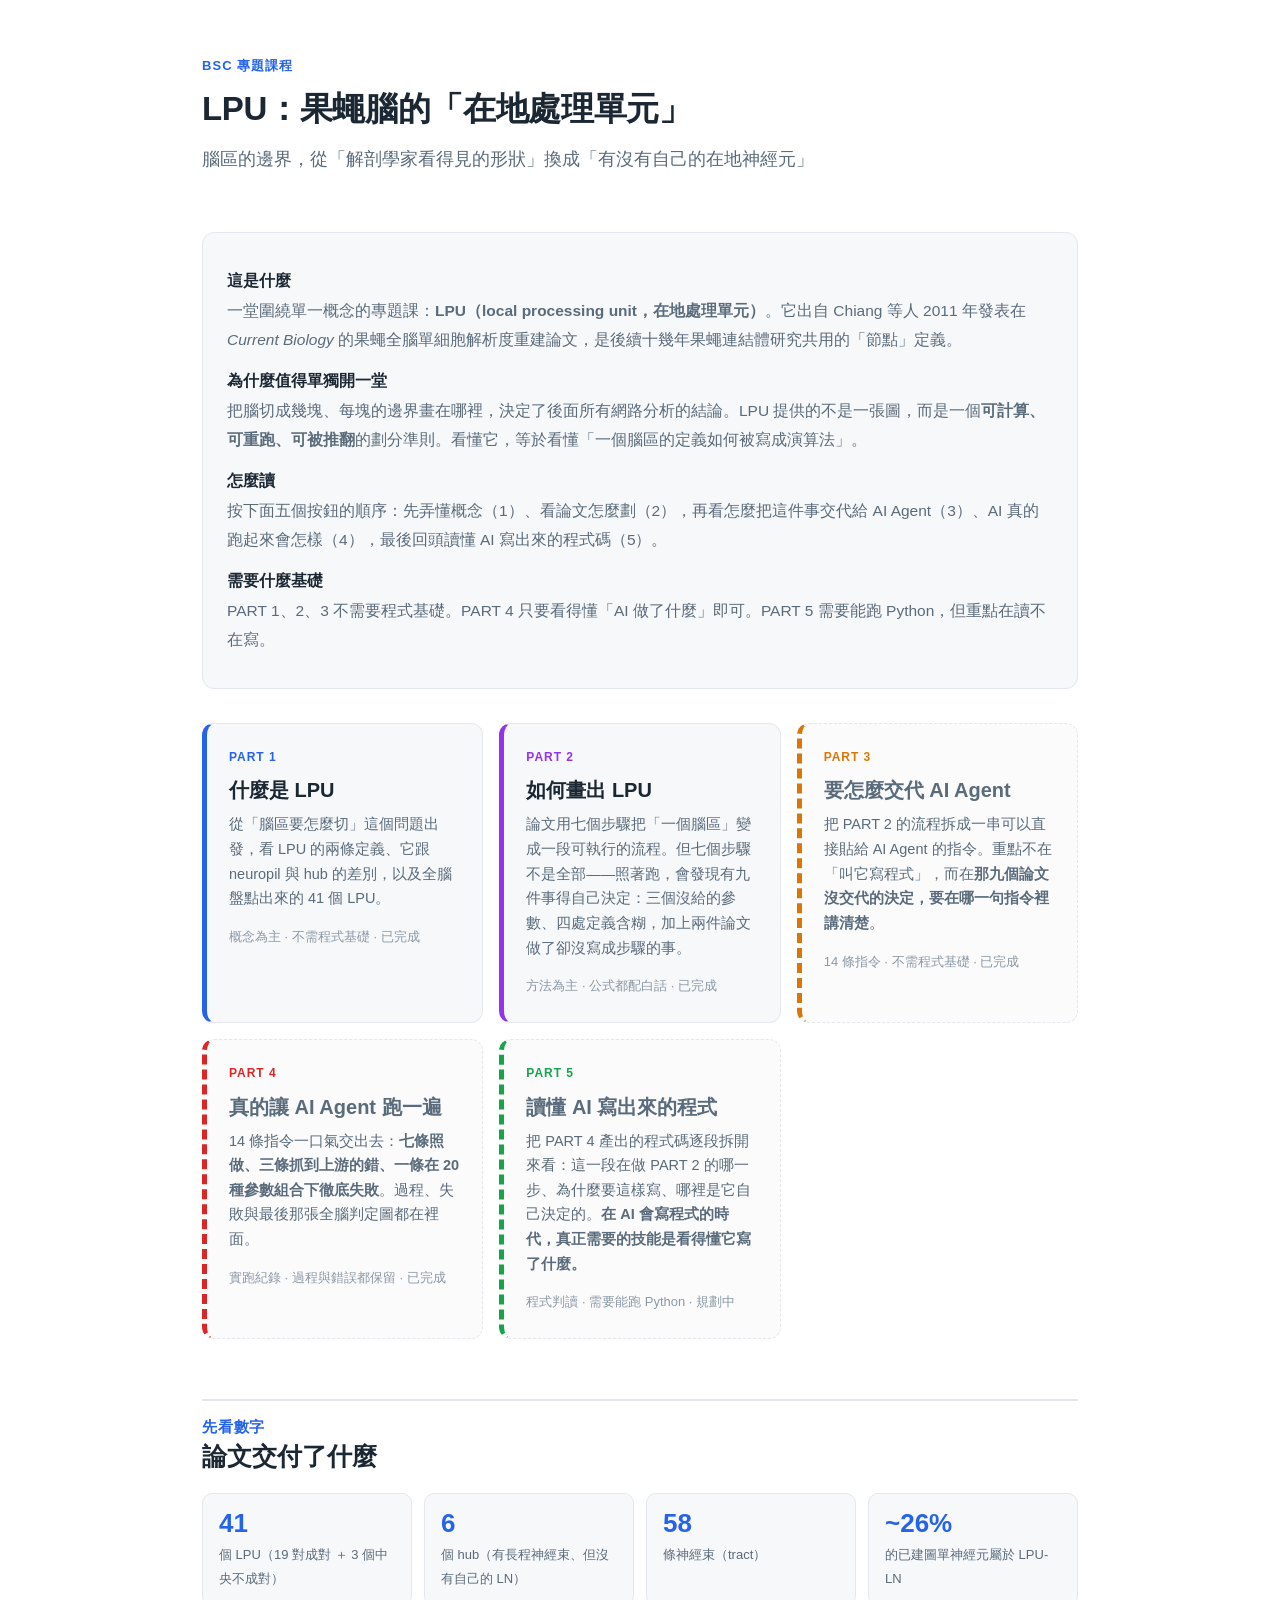
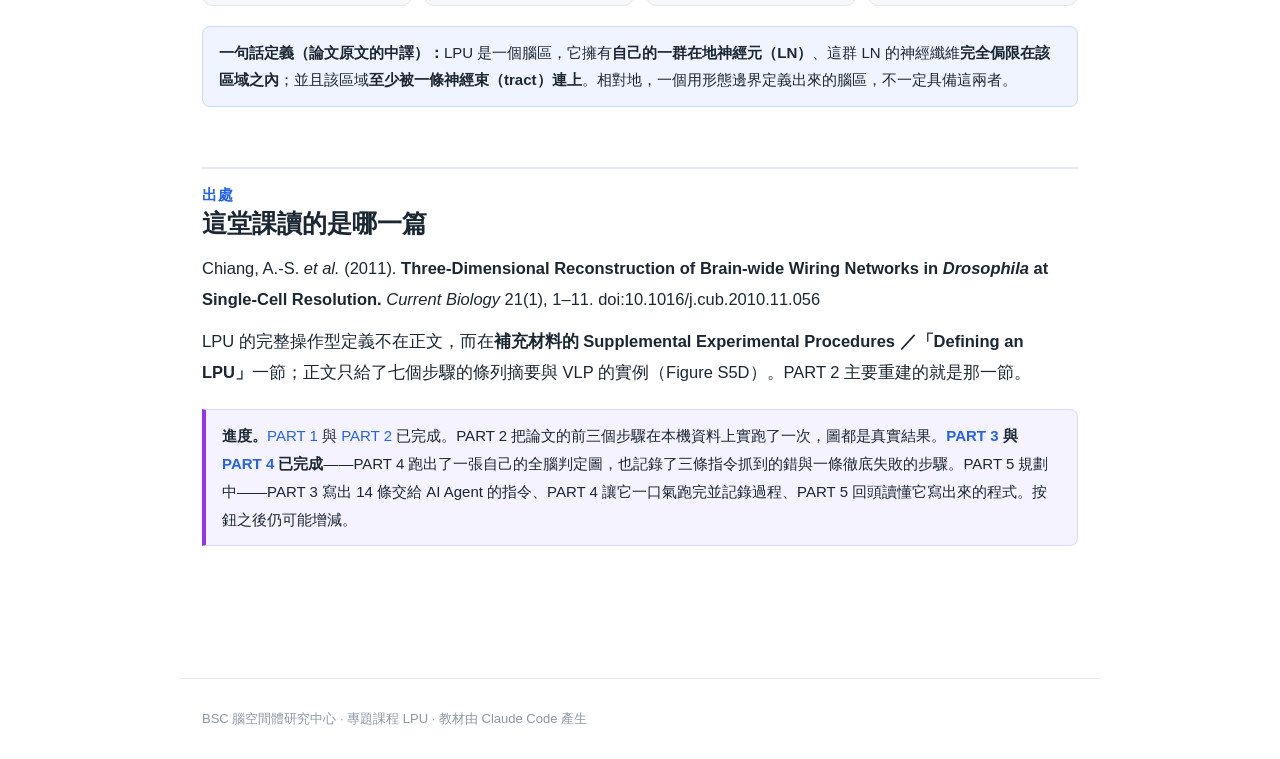
==== index.html @ 3523757f "PART 4 完稿：14 條指令實跑，含三個實質發現與一條徹底失敗的步驟 - 上半結論／下半逐條紀錄，套用 CLAUDE.md 為 PART 4 立的例外規則 - 產出全腦判定圖（8 單一 LPU／1" ====
<!doctype html>
<html lang="zh-Hant">
<head>
<meta charset="utf-8">
<meta name="viewport" content="width=device-width, initial-scale=1">
<title>LPU：果蠅腦的在地處理單元｜BSC 專題課程</title>
<link rel="stylesheet" href="assets/lpu.css">
</head>
<body>
<header class="hero">
  <p class="eyebrow">BSC 專題課程</p>
  <h1>LPU：果蠅腦的「在地處理單元」</h1>
  <p class="subtitle">腦區的邊界，從「解剖學家看得見的形狀」換成「有沒有自己的在地神經元」</p>
</header>

<div class="wrap">

  <div class="intro"><dl>
    <dt>這是什麼</dt>
    <dd>一堂圍繞單一概念的專題課：<b>LPU（local processing unit，在地處理單元）</b>。它出自 Chiang 等人 2011 年發表在 <i>Current Biology</i> 的果蠅全腦單細胞解析度重建論文，是後續十幾年果蠅連結體研究共用的「節點」定義。</dd>
    <dt>為什麼值得單獨開一堂</dt>
    <dd>把腦切成幾塊、每塊的邊界畫在哪裡，決定了後面所有網路分析的結論。LPU 提供的不是一張圖，而是一個<b>可計算、可重跑、可被推翻</b>的劃分準則。看懂它，等於看懂「一個腦區的定義如何被寫成演算法」。</dd>
    <dt>怎麼讀</dt>
    <dd>按下面五個按鈕的順序：先弄懂概念（1）、看論文怎麼劃（2），再看怎麼把這件事交代給 AI Agent（3）、AI 真的跑起來會怎樣（4），最後回頭讀懂 AI 寫出來的程式碼（5）。</dd>
    <dt>需要什麼基礎</dt>
    <dd>PART 1、2、3 不需要程式基礎。PART 4 只要看得懂「AI 做了什麼」即可。PART 5 需要能跑 Python，但重點在讀不在寫。</dd>
  </dl></div>

  <div class="btns">
    <a class="btn c1" href="what-is-lpu.html">
      <span class="no">PART 1</span>
      <span class="t">什麼是 LPU</span>
      <p class="s">從「腦區要怎麼切」這個問題出發，看 LPU 的兩條定義、它跟 neuropil 與 hub 的差別，以及全腦盤點出來的 41 個 LPU。</p>
      <p class="m">概念為主 · 不需程式基礎 · 已完成</p>
    </a>
    <a class="btn c2" href="how-to-draw-lpu.html">
      <span class="no">PART 2</span>
      <span class="t">如何畫出 LPU</span>
      <p class="s">論文用七個步驟把「一個腦區」變成一段可執行的流程。但七個步驟不是全部——照著跑，會發現有九件事得自己決定：三個沒給的參數、四處定義含糊，加上兩件論文做了卻沒寫成步驟的事。</p>
      <p class="m">方法為主 · 公式都配白話 · 已完成</p>
    </a>
    <a class="btn c4 soon" href="agent-prompts.html">
      <span class="no">PART 3</span>
      <span class="t">要怎麼交代 AI Agent</span>
      <p class="s">把 PART 2 的流程拆成一串可以直接貼給 AI Agent 的指令。重點不在「叫它寫程式」，而在<b>那九個論文沒交代的決定，要在哪一句指令裡講清楚</b>。</p>
      <p class="m">14 條指令 · 不需程式基礎 · 已完成</p>
    </a>
    <a class="btn c5 soon" href="agent-run.html">
      <span class="no">PART 4</span>
      <span class="t">真的讓 AI Agent 跑一遍</span>
      <p class="s">14 條指令一口氣交出去：<b>七條照做、三條抓到上游的錯、一條在 20 種參數組合下徹底失敗</b>。過程、失敗與最後那張全腦判定圖都在裡面。</p>
      <p class="m">實跑紀錄 · 過程與錯誤都保留 · 已完成</p>
    </a>
    <a class="btn c3 soon" href="python-lpu.html">
      <span class="no">PART 5</span>
      <span class="t">讀懂 AI 寫出來的程式</span>
      <p class="s">把 PART 4 產出的程式碼逐段拆開來看：這一段在做 PART 2 的哪一步、為什麼要這樣寫、哪裡是它自己決定的。<b>在 AI 會寫程式的時代，真正需要的技能是看得懂它寫了什麼。</b></p>
      <p class="m">程式判讀 · 需要能跑 Python · 規劃中</p>
    </a>
  </div>

  <h2><span class="pt">先看數字</span>論文交付了什麼</h2>
  <div class="statgrid">
    <div class="stat"><div class="v">41</div><div class="k">個 LPU（19 對成對 ＋ 3 個中央不成對）</div></div>
    <div class="stat"><div class="v">6</div><div class="k">個 hub（有長程神經束、但沒有自己的 LN）</div></div>
    <div class="stat"><div class="v">58</div><div class="k">條神經束（tract）</div></div>
    <div class="stat"><div class="v">~26%</div><div class="k">的已建圖單神經元屬於 LPU-LN</div></div>
  </div>

  <div class="note">
    <b>一句話定義（論文原文的中譯）：</b>LPU 是一個腦區，它擁有<b>自己的一群在地神經元（LN）</b>、這群 LN 的神經纖維<b>完全侷限在該區域之內</b>；並且該區域<b>至少被一條神經束（tract）連上</b>。相對地，一個用形態邊界定義出來的腦區，不一定具備這兩者。
  </div>

  <h2><span class="pt">出處</span>這堂課讀的是哪一篇</h2>
  <p>Chiang, A.-S. <i>et al.</i> (2011). <b>Three-Dimensional Reconstruction of Brain-wide Wiring Networks in <i>Drosophila</i> at Single-Cell Resolution.</b> <i>Current Biology</i> 21(1), 1–11. doi:10.1016/j.cub.2010.11.056</p>
  <p>LPU 的完整操作型定義不在正文，而在<b>補充材料的 Supplemental Experimental Procedures ／「Defining an LPU」</b>一節；正文只給了七個步驟的條列摘要與 VLP 的實例（Figure S5D）。PART 2 主要重建的就是那一節。</p>

  <div class="draft">
    <b>進度。</b><a href="what-is-lpu.html">PART 1</a> 與 <a href="how-to-draw-lpu.html">PART 2</a> 已完成。PART 2 把論文的前三個步驟在本機資料上實跑了一次，圖都是真實結果。<b><a href="agent-prompts.html">PART 3</a> 與 <a href="agent-run.html">PART 4</a> 已完成</b>——PART 4 跑出了一張自己的全腦判定圖，也記錄了三條指令抓到的錯與一條徹底失敗的步驟。PART 5 規劃中——PART 3 寫出 14 條交給 AI Agent 的指令、PART 4 讓它一口氣跑完並記錄過程、PART 5 回頭讀懂它寫出來的程式。按鈕之後仍可能增減。
  </div>

</div>
<div class="foot">BSC 腦空間體研究中心 · 專題課程 LPU · 教材由 Claude Code 產生</div>
</body>
</html>
---- assets/lpu.css ----
/* LPU 課程網站共用樣式 — 沿用 BSC online_course 的視覺慣例 */
:root{
  --ink:#1b2733; --soft:#5a6b7b; --faint:#8b98a5;
  --bg:#ffffff; --panel:#f7f8fa; --border:#e4e8ee;
  --accent:#2563eb; --accent-soft:#eff4ff;
  --maxw:920px; --radius:12px;
  --green:#16a34a; --blue:#2563eb; --purple:#9333ea; --amber:#d97706; --red:#dc2626;
}
*{box-sizing:border-box}
html{scroll-behavior:smooth}
body{
  margin:0; background:var(--bg); color:var(--ink);
  font-family:-apple-system,"Segoe UI","Noto Sans TC","Microsoft JhengHei","PingFang TC",Roboto,Helvetica,Arial,sans-serif;
  line-height:1.85; font-size:16.5px; -webkit-font-smoothing:antialiased;
}
.wrap{max-width:var(--maxw); margin:0 auto; padding:0 22px 110px}
header.hero{max-width:var(--maxw); margin:0 auto; padding:54px 22px 22px}
.eyebrow{color:var(--accent); font-weight:700; font-size:13px; letter-spacing:.08em; text-transform:uppercase; margin:0 0 10px}
h1{font-size:33px; line-height:1.3; margin:0 0 12px; letter-spacing:-.01em; text-wrap:balance}
.subtitle{font-size:18px; color:var(--soft); margin:0 0 8px}
h2{font-size:25px; margin:60px 0 8px; padding-top:16px; border-top:2px solid var(--border); line-height:1.35; text-wrap:balance}
h2 .pt{color:var(--accent); font-size:15px; display:block; font-weight:700; letter-spacing:.05em; margin-bottom:2px}
h3{font-size:19px; margin:36px 0 10px; text-wrap:balance}
h4{font-size:16px; margin:22px 0 6px}
p{margin:12px 0}
a{color:var(--accent); text-decoration:none}
a:hover{text-decoration:underline}
a:focus-visible,summary:focus-visible{outline:2px solid var(--accent); outline-offset:3px; border-radius:4px}
code{background:var(--panel); border:1px solid var(--border); border-radius:5px; padding:1px 6px; font-family:"Cascadia Code",Consolas,Menlo,monospace; font-size:.86em}
pre{background:#0f1622; color:#e6edf3; border-radius:10px; padding:16px 18px; overflow-x:auto; font-size:13.5px; line-height:1.6}
pre code{background:none; border:none; color:inherit; padding:0}
ul,ol{padding-left:22px}
li{margin:7px 0}
blockquote{margin:16px 0; padding:10px 18px; border-left:4px solid var(--accent); background:var(--accent-soft); border-radius:0 8px 8px 0}

/* ── 首頁：三個按鈕 ── */
.intro{background:var(--panel); border:1px solid var(--border); border-radius:var(--radius); padding:18px 24px; font-size:15.5px; margin:26px 0}
.intro dt{font-weight:700; margin-top:12px}
.intro dt:first-child{margin-top:0}
.intro dd{margin:2px 0 0; color:var(--soft)}
.btns{display:grid; gap:16px; margin:34px 0 10px}
@media(min-width:640px){.btns{grid-template-columns:repeat(2,1fr)}}
@media(min-width:940px){.btns{grid-template-columns:repeat(3,1fr)}}
a.btn{
  display:flex; flex-direction:column; gap:8px;
  border:1px solid var(--border); border-left:5px solid var(--accent);
  border-radius:var(--radius); background:var(--panel);
  padding:22px 22px 24px; color:var(--ink); text-decoration:none;
  transition:box-shadow .15s ease, transform .15s ease, background .15s ease;
}
a.btn:hover{background:#fff; box-shadow:0 10px 28px rgba(16,24,40,.10); transform:translateY(-2px); text-decoration:none}
a.btn .no{font-size:12px; font-weight:700; letter-spacing:.08em; color:var(--accent)}
a.btn .t{font-size:20px; font-weight:700; line-height:1.4}
a.btn .s{font-size:14.5px; color:var(--soft); line-height:1.7; margin:0}
a.btn .m{font-size:13px; color:var(--faint); margin:6px 0 0}
a.btn.c2{border-left-color:var(--purple)}
a.btn.c2 .no{color:var(--purple)}
a.btn.c3{border-left-color:var(--green)}
a.btn.c3 .no{color:var(--green)}
a.btn.c4{border-left-color:var(--amber)}
a.btn.c4 .no{color:var(--amber)}
a.btn.c5{border-left-color:var(--red)}
a.btn.c5 .no{color:var(--red)}
a.btn.soon{background:#fbfbfc; border-style:dashed}
a.btn.soon .t{color:var(--soft)}

.statgrid{display:grid; grid-template-columns:repeat(auto-fit,minmax(150px,1fr)); gap:12px; margin:20px 0}
.stat{border:1px solid var(--border); border-radius:10px; padding:14px 16px; background:var(--panel)}
.stat .v{font-size:26px; font-weight:700; color:var(--accent); font-variant-numeric:tabular-nums; line-height:1.2}
.stat .k{font-size:13px; color:var(--soft); margin-top:3px}

.tblwrap{overflow-x:auto; margin:18px 0}
table{border-collapse:collapse; width:100%; font-size:14.5px}
th,td{border:1px solid var(--border); padding:9px 12px; text-align:left; vertical-align:top}
th{background:var(--panel); font-weight:700}

.callout{background:#fffbeb; border:1px solid #fde68a; border-left:4px solid var(--amber); border-radius:0 8px 8px 0; padding:12px 16px; margin:18px 0; font-size:15px}
.note{background:var(--accent-soft); border:1px solid #c7dbff; border-radius:8px; padding:12px 16px; margin:18px 0; font-size:15px}
.danger{background:#fef2f2; border:1px solid #fecaca; border-left:4px solid var(--red); border-radius:0 8px 8px 0; padding:12px 16px; margin:18px 0; font-size:15px}
.draft{background:#f5f3ff; border:1px solid #ddd6fe; border-left:4px solid var(--purple); border-radius:0 8px 8px 0; padding:12px 16px; margin:22px 0; font-size:15px}

.crumb{max-width:var(--maxw); margin:0 auto; padding:20px 22px 0; font-size:14px; color:var(--faint)}
.foot{max-width:var(--maxw); margin:0 auto; padding:28px 22px; color:var(--faint); font-size:13px; border-top:1px solid var(--border)}
.pager{display:flex; justify-content:space-between; gap:14px; flex-wrap:wrap; margin:56px 0 0; padding-top:20px; border-top:1px solid var(--border); font-size:15px}

/* 待填內容的佔位段落 */
.todo{border:1px dashed var(--border); border-radius:10px; padding:14px 18px; margin:14px 0; background:#fcfcfd; color:var(--soft); font-size:14.5px}
.todo b{color:var(--ink)}
.todo ul{margin:8px 0 0}
nav.toc{background:var(--panel); border:1px solid var(--border); border-radius:var(--radius); padding:18px 26px; margin:28px 0}
nav.toc h2{border:none; margin:0 0 8px; padding:0; font-size:18px}
nav.toc ol{margin:6px 0 0}
nav.toc a{color:var(--ink)}
@media(prefers-reduced-motion:reduce){html{scroll-behavior:auto} a.btn:hover{transform:none}}

/* ── 圖 ── */
.fig{margin:26px 0}
.fig img{display:block; width:100%; height:auto; border:1px solid var(--border); border-radius:10px; background:#fff}
.fig.narrow img{max-width:330px; margin:0 auto}
.fig figcaption{font-size:14px; color:var(--soft); line-height:1.7; margin-top:11px}
.fig figcaption b{color:var(--ink)}
.figsrc{display:block; margin-top:7px; color:var(--faint); font-size:12.5px}
/* 並排的兩張圖：各自帶說明，窄螢幕自動上下堆疊 */
.figpair{display:grid; gap:18px; margin:26px 0}
@media(min-width:680px){.figpair{grid-template-columns:1fr 1fr}}
.figpair figure{margin:0}
.figpair img{display:block; width:100%; height:auto; border:1px solid var(--border);
  border-radius:10px; background:#fff}
.figpair figcaption{margin-top:10px; font-size:14px; line-height:1.7; color:var(--soft)}
.figpair figcaption b{display:block; color:var(--ink); font-size:15px; margin-bottom:1px}
.figpair .ab{display:inline-block; font-size:11.5px; font-weight:700; letter-spacing:.06em;
  color:var(--accent); background:var(--accent-soft); border-radius:5px;
  padding:1px 8px; margin-bottom:7px}
/* 色塊圖例 */
.key{display:flex; flex-wrap:wrap; gap:9px 20px; margin:16px 0 0; padding:13px 16px;
  list-style:none; font-size:14px; background:var(--panel); border:1px solid var(--border);
  border-radius:9px}
.key li{display:flex; align-items:center; gap:7px; margin:0}
.key i{width:13px; height:13px; border-radius:3px; flex:none}
/* 定義卡 */
.defcard{border:1px solid #c7dbff; background:var(--accent-soft); border-radius:12px; padding:6px 24px 18px; margin:24px 0}
.defcard h4{color:var(--accent); font-size:14px; letter-spacing:.04em; margin:16px 0 4px}
.defcard p{margin:4px 0}
/* 名詞卡 */
.terms{display:grid; gap:12px; margin:20px 0}
@media(min-width:700px){.terms{grid-template-columns:1fr 1fr}}
.term{border:1px solid var(--border); border-radius:10px; padding:13px 17px; background:var(--panel)}
.term .w{font-weight:700; font-size:15.5px}
.term .en{color:var(--faint); font-weight:400; font-size:13.5px; margin-left:5px}
.term p{margin:5px 0 0; font-size:14.5px; color:var(--soft); line-height:1.7}
/* 案例列 */
.cases{display:grid; gap:12px; margin:20px 0}
.case{display:flex; gap:14px; border:1px solid var(--border); border-radius:10px; padding:13px 16px; background:#fff}
.case .badge{flex:none; font-size:12px; font-weight:700; border-radius:999px; padding:3px 11px; height:fit-content; white-space:nowrap}
.case .badge.one{background:rgba(37,99,235,.12); color:#1d4ed8}
.case .badge.two{background:rgba(147,51,234,.12); color:#7e22ce}
.case .badge.hub{background:rgba(217,119,6,.16); color:#b45309}
.case .bd{font-size:14.5px; line-height:1.75}
.case .bd b{display:block; margin-bottom:2px; font-size:15.5px}

/* ── PART 2：流程圖、公式、步驟 ── */
.fig svg{display:block; width:100%; height:auto; border:1px solid var(--border);
  border-radius:10px; background:#fff}
.formula{background:var(--panel); border:1px solid var(--border); border-radius:10px;
  padding:14px 20px; margin:16px 0; font-size:16px; text-align:center;
  font-family:"Cambria Math",Cambria,Georgia,serif; overflow-x:auto}
.formula .sub{font-size:13px; color:var(--soft); font-family:inherit;
  display:block; margin-top:8px; text-align:left}
.plain{border-left:3px solid var(--green); background:rgba(34,197,94,.06);
  border-radius:0 8px 8px 0; padding:11px 16px; margin:16px 0; font-size:15.5px}
.plain b{color:#15803d}
.stepmeta{display:flex; flex-wrap:wrap; gap:8px 20px; margin:6px 0 0; padding:0;
  list-style:none; font-size:13.5px; color:var(--faint)}
.gap{border:1px solid #fde68a; background:#fffbeb; border-radius:10px;
  padding:6px 20px 14px; margin:22px 0}
.gap h4{color:#b45309; margin:14px 0 4px; font-size:15px}
.gap p{margin:4px 0; font-size:15px}
svg text{font-family:-apple-system,"Segoe UI","Noto Sans TC","Microsoft JhengHei",
  "PingFang TC",Roboto,Helvetica,Arial,sans-serif}

/* PART 3：可直接複製的指令框 */
.prompt{border:1px solid #cbd5e1; border-left:5px solid #334155; background:#f8fafc;
  border-radius:10px; padding:16px 20px 18px; margin:14px 0 18px}
.prompt .lbl{font-size:12px; font-weight:700; letter-spacing:.06em; color:#475569; margin:0 0 8px}
.prompt pre{margin:0; padding:0; background:none; border-radius:0; overflow:visible;
  white-space:pre-wrap; word-break:break-word;
  font-family:ui-monospace,SFMono-Regular,Menlo,Consolas,"Noto Sans TC",monospace;
  font-size:14.5px; line-height:1.9; color:#0f172a}
.cmd{border-top:2px solid var(--border); margin:44px 0 0; padding-top:22px}
.cmd h3{margin:0 0 4px}
.cmd .meta{font-size:13px; color:var(--faint); margin:0 0 14px}
.cmd h4{font-size:15px; margin:18px 0 6px; color:var(--ink)}
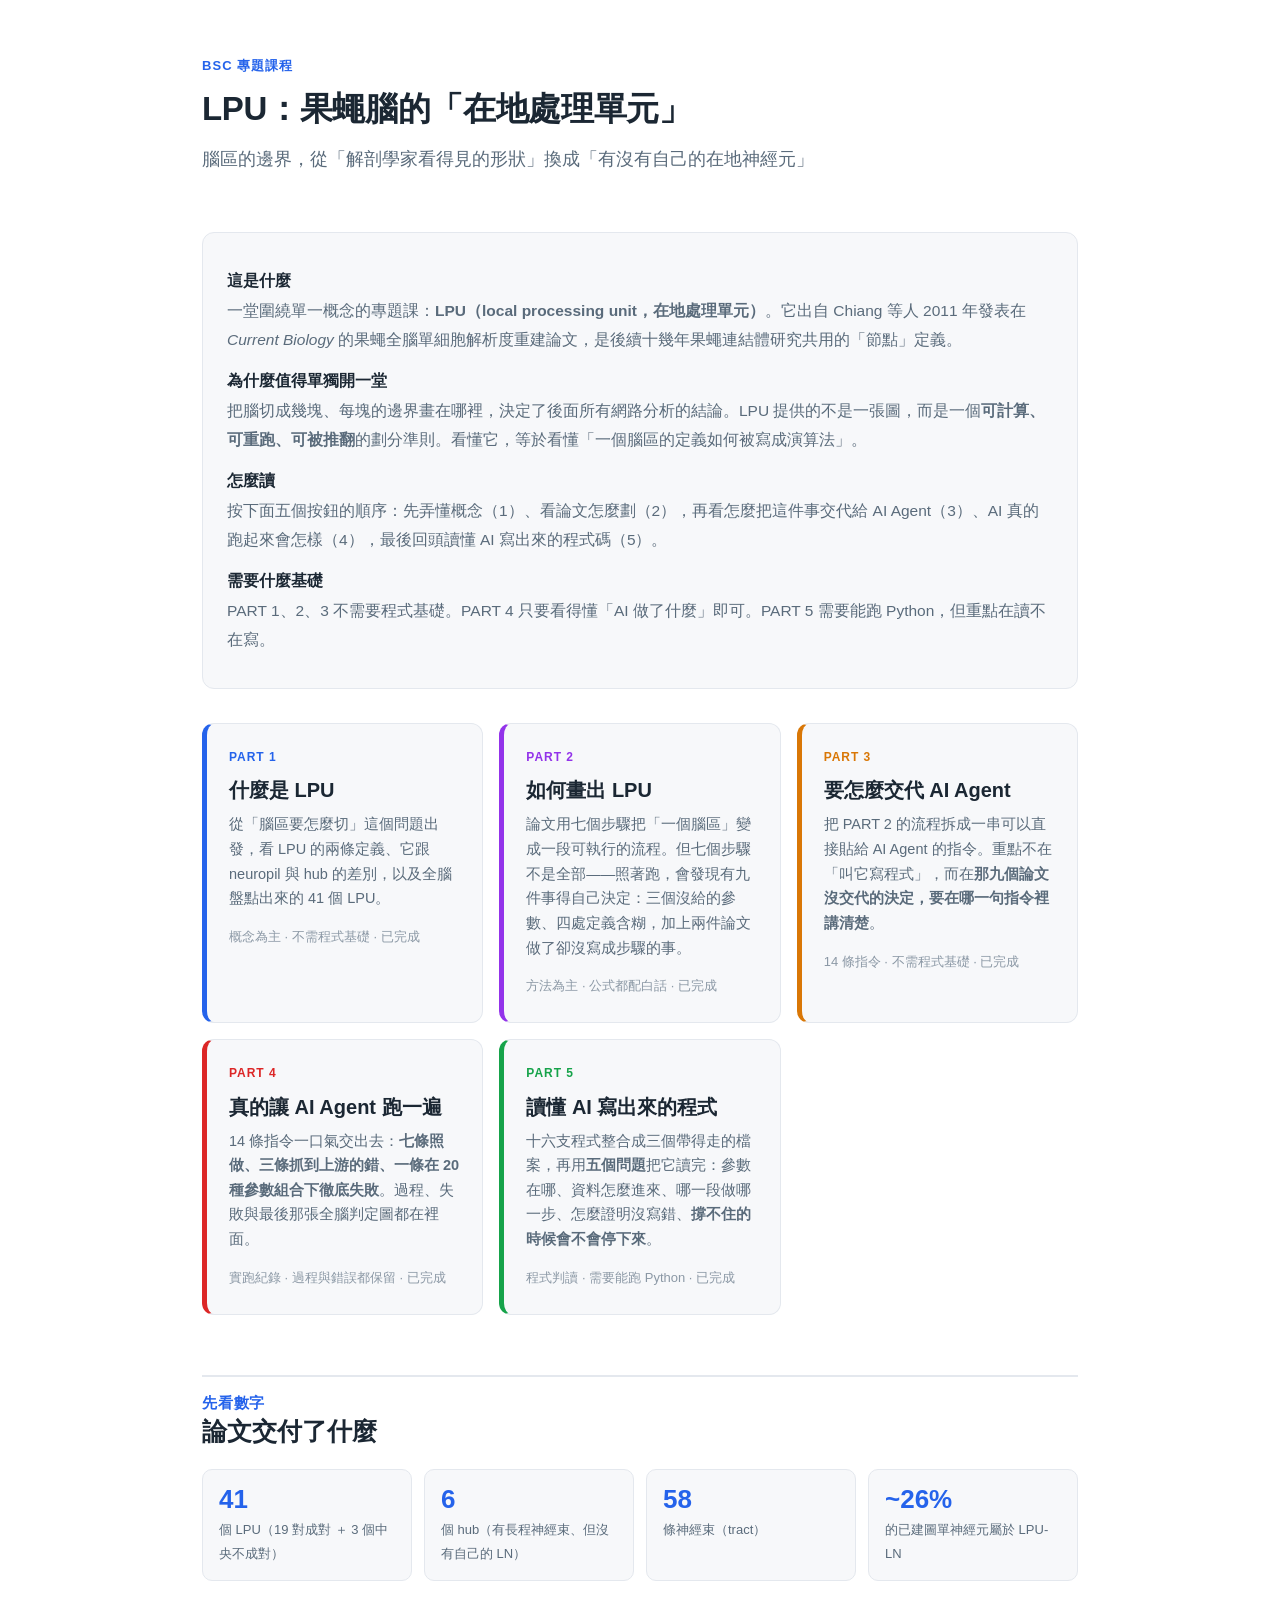
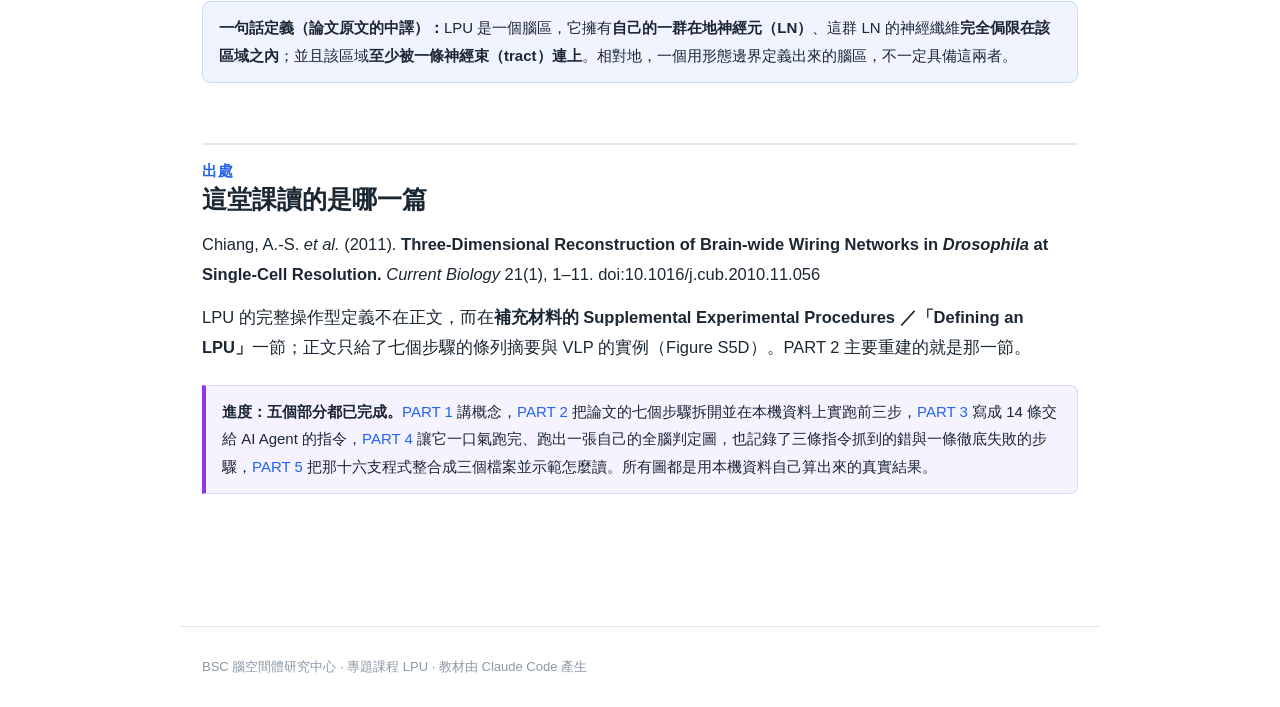
==== commit 764febe8: "PART 5 完稿：十六支程式整合成三個檔案，並改用五個問題導讀 程式（part5/）： - run_lpu.sh / run_lpu.py / lpu_lib.py 三個檔案，共 84 KB - C" ====
--- a/index.html
+++ b/index.html
@@ -39,23 +39,23 @@
       <p class="s">論文用七個步驟把「一個腦區」變成一段可執行的流程。但七個步驟不是全部——照著跑，會發現有九件事得自己決定：三個沒給的參數、四處定義含糊，加上兩件論文做了卻沒寫成步驟的事。</p>
       <p class="m">方法為主 · 公式都配白話 · 已完成</p>
     </a>
-    <a class="btn c4 soon" href="agent-prompts.html">
+    <a class="btn c4" href="agent-prompts.html">
       <span class="no">PART 3</span>
       <span class="t">要怎麼交代 AI Agent</span>
       <p class="s">把 PART 2 的流程拆成一串可以直接貼給 AI Agent 的指令。重點不在「叫它寫程式」，而在<b>那九個論文沒交代的決定，要在哪一句指令裡講清楚</b>。</p>
       <p class="m">14 條指令 · 不需程式基礎 · 已完成</p>
     </a>
-    <a class="btn c5 soon" href="agent-run.html">
+    <a class="btn c5" href="agent-run.html">
       <span class="no">PART 4</span>
       <span class="t">真的讓 AI Agent 跑一遍</span>
       <p class="s">14 條指令一口氣交出去：<b>七條照做、三條抓到上游的錯、一條在 20 種參數組合下徹底失敗</b>。過程、失敗與最後那張全腦判定圖都在裡面。</p>
       <p class="m">實跑紀錄 · 過程與錯誤都保留 · 已完成</p>
     </a>
-    <a class="btn c3 soon" href="python-lpu.html">
+    <a class="btn c3" href="python-lpu.html">
       <span class="no">PART 5</span>
       <span class="t">讀懂 AI 寫出來的程式</span>
-      <p class="s">把 PART 4 產出的程式碼逐段拆開來看：這一段在做 PART 2 的哪一步、為什麼要這樣寫、哪裡是它自己決定的。<b>在 AI 會寫程式的時代，真正需要的技能是看得懂它寫了什麼。</b></p>
-      <p class="m">程式判讀 · 需要能跑 Python · 規劃中</p>
+      <p class="s">十六支程式整合成三個帶得走的檔案，再用<b>五個問題</b>把它讀完：參數在哪、資料怎麼進來、哪一段做哪一步、怎麼證明沒寫錯、<b>撐不住的時候會不會停下來</b>。</p>
+      <p class="m">程式判讀 · 需要能跑 Python · 已完成</p>
     </a>
   </div>
 
@@ -76,7 +76,7 @@
   <p>LPU 的完整操作型定義不在正文，而在<b>補充材料的 Supplemental Experimental Procedures ／「Defining an LPU」</b>一節；正文只給了七個步驟的條列摘要與 VLP 的實例（Figure S5D）。PART 2 主要重建的就是那一節。</p>
 
   <div class="draft">
-    <b>進度。</b><a href="what-is-lpu.html">PART 1</a> 與 <a href="how-to-draw-lpu.html">PART 2</a> 已完成。PART 2 把論文的前三個步驟在本機資料上實跑了一次，圖都是真實結果。<b><a href="agent-prompts.html">PART 3</a> 與 <a href="agent-run.html">PART 4</a> 已完成</b>——PART 4 跑出了一張自己的全腦判定圖，也記錄了三條指令抓到的錯與一條徹底失敗的步驟。PART 5 規劃中——PART 3 寫出 14 條交給 AI Agent 的指令、PART 4 讓它一口氣跑完並記錄過程、PART 5 回頭讀懂它寫出來的程式。按鈕之後仍可能增減。
+    <b>進度：五個部分都已完成。</b><a href="what-is-lpu.html">PART 1</a> 講概念，<a href="how-to-draw-lpu.html">PART 2</a> 把論文的七個步驟拆開並在本機資料上實跑前三步，<a href="agent-prompts.html">PART 3</a> 寫成 14 條交給 AI Agent 的指令，<a href="agent-run.html">PART 4</a> 讓它一口氣跑完、跑出一張自己的全腦判定圖，也記錄了三條指令抓到的錯與一條徹底失敗的步驟，<a href="python-lpu.html">PART 5</a> 把那十六支程式整合成三個檔案並示範怎麼讀。所有圖都是用本機資料自己算出來的真實結果。
   </div>
 
 </div>
--- a/assets/lpu.css
+++ b/assets/lpu.css
@@ -170,3 +170,19 @@
 .cmd h3{margin:0 0 4px}
 .cmd .meta{font-size:13px; color:var(--faint); margin:0 0 14px}
 .cmd h4{font-size:15px; margin:18px 0 6px; color:var(--ink)}
+
+/* ── PART 5：讀程式 ── */
+pre .cm{color:#7f93a8}                                    /* 註解 */
+pre .hl{background:rgba(96,165,250,.24); border-radius:3px}
+pre b{color:#fff}
+.filecard{display:grid; gap:12px; margin:22px 0}
+@media(min-width:760px){.filecard{grid-template-columns:repeat(3,1fr)}}
+.filecard .f{border:1px solid var(--border); border-radius:10px; padding:13px 16px; background:var(--panel)}
+.filecard .f .nm{font-family:"Cascadia Code",Consolas,Menlo,monospace; font-size:14.5px; font-weight:700}
+.filecard .f .role{display:block; font-size:12px; letter-spacing:.06em; color:var(--accent); font-weight:700; margin:7px 0 3px}
+.filecard .f p{margin:0; font-size:14px; color:var(--soft); line-height:1.7}
+.ask{border:1px solid var(--border); border-left:4px solid var(--accent); background:#fff;
+  border-radius:0 10px 10px 0; padding:11px 18px; margin:20px 0}
+.ask .q{font-weight:700; font-size:16px; margin:0 0 3px}
+.ask p{margin:3px 0; font-size:14.5px; color:var(--soft)}
+.lineno{font-family:"Cascadia Code",Consolas,Menlo,monospace; font-size:13px; color:var(--faint); white-space:nowrap}
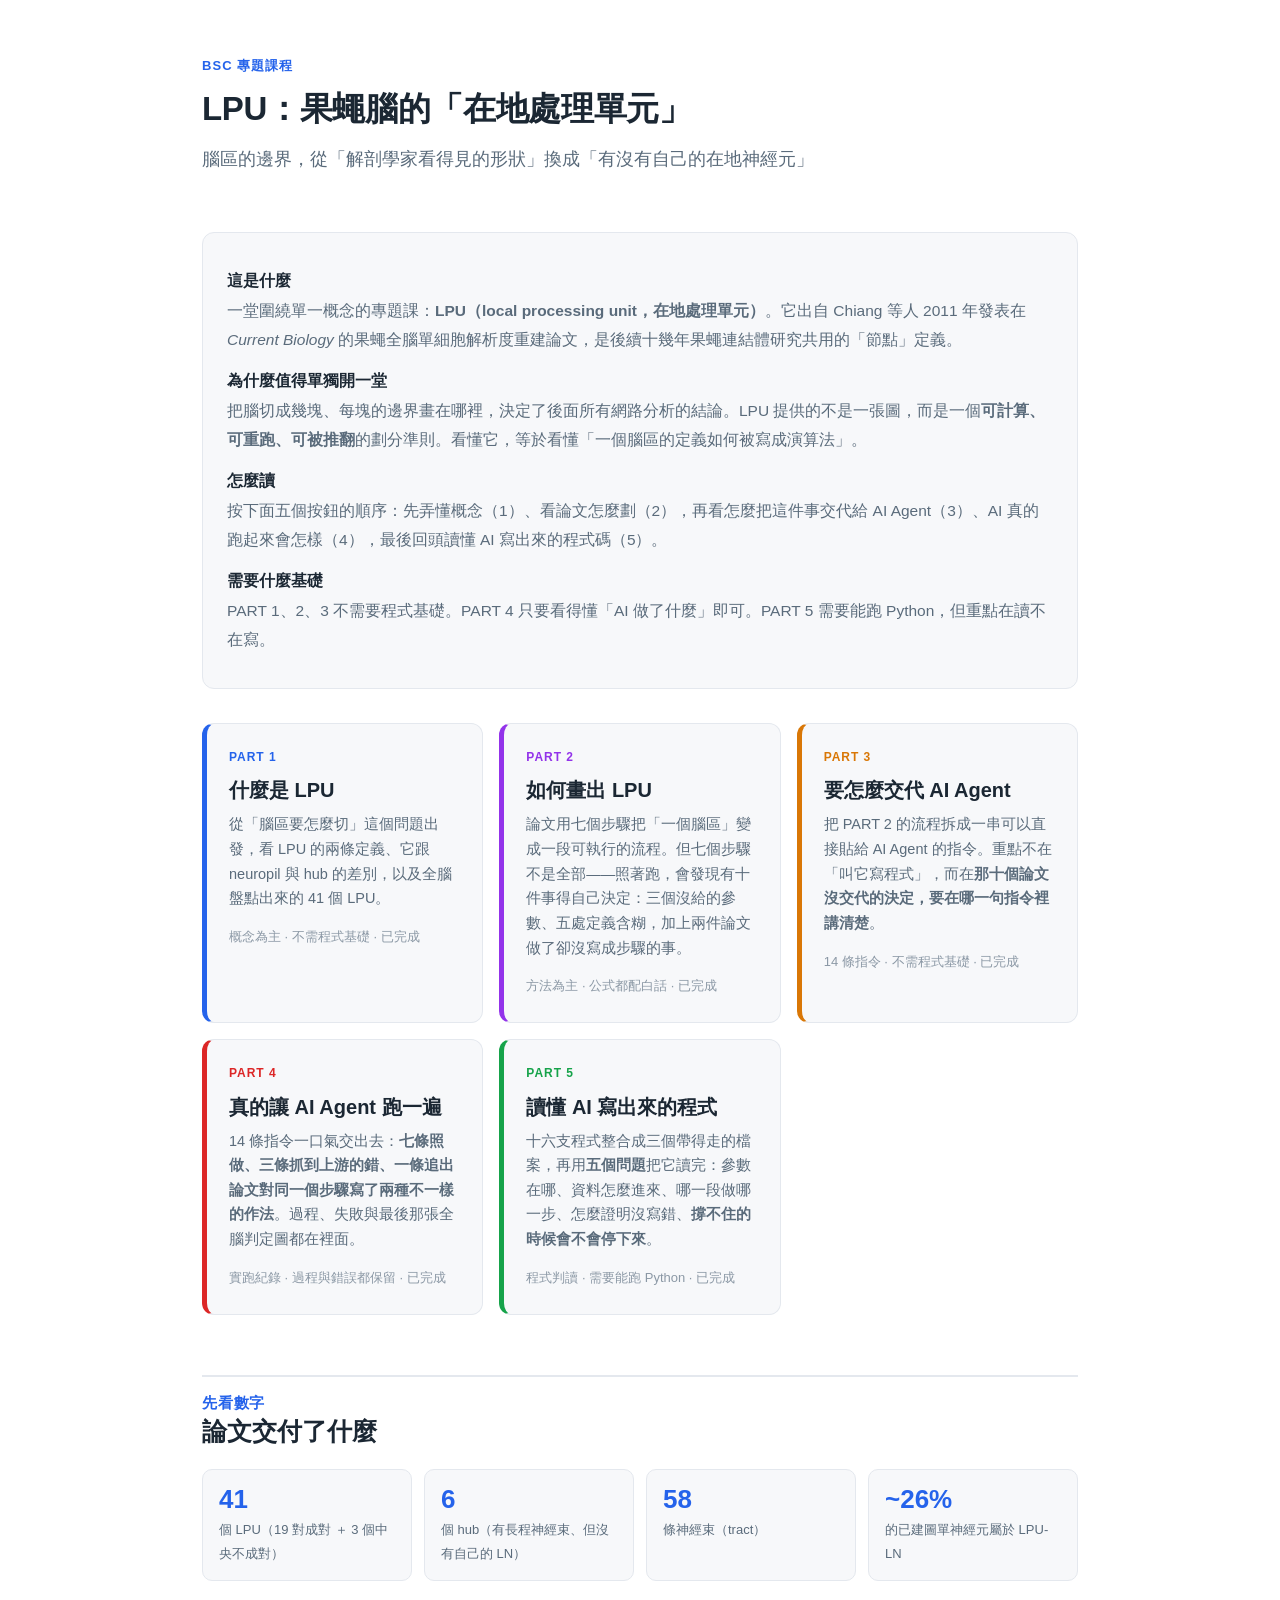
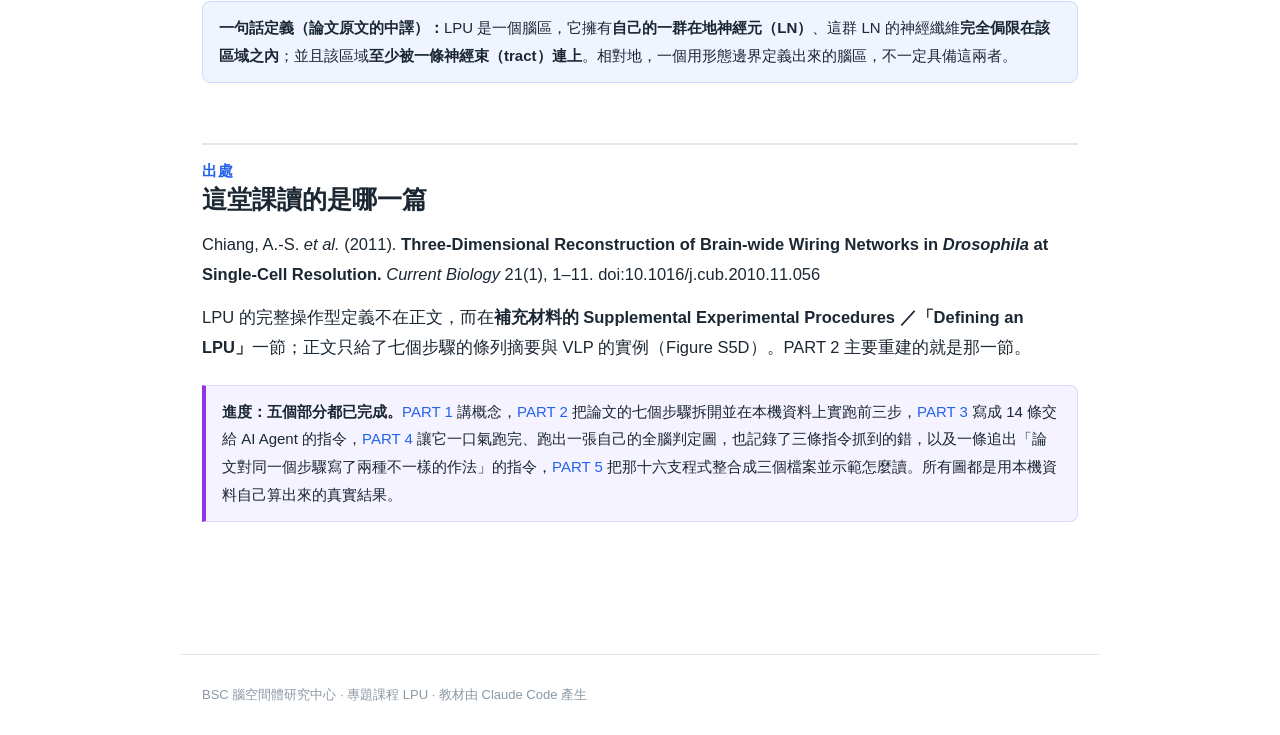
==== commit e6cda321: "指令 9 追到底：論文對 STEP 4 寫了兩種作法，我們實作的那一種是開關 使用者問「指令 9 沒成功，要怎麼改進」。討論列出五個改法，依序做了 B、A、E。  B（換測試腦區）：切割高度從斜坡上的" ====
--- a/index.html
+++ b/index.html
@@ -36,19 +36,19 @@
     <a class="btn c2" href="how-to-draw-lpu.html">
       <span class="no">PART 2</span>
       <span class="t">如何畫出 LPU</span>
-      <p class="s">論文用七個步驟把「一個腦區」變成一段可執行的流程。但七個步驟不是全部——照著跑，會發現有九件事得自己決定：三個沒給的參數、四處定義含糊，加上兩件論文做了卻沒寫成步驟的事。</p>
+      <p class="s">論文用七個步驟把「一個腦區」變成一段可執行的流程。但七個步驟不是全部——照著跑，會發現有十件事得自己決定：三個沒給的參數、五處定義含糊，加上兩件論文做了卻沒寫成步驟的事。</p>
       <p class="m">方法為主 · 公式都配白話 · 已完成</p>
     </a>
     <a class="btn c4" href="agent-prompts.html">
       <span class="no">PART 3</span>
       <span class="t">要怎麼交代 AI Agent</span>
-      <p class="s">把 PART 2 的流程拆成一串可以直接貼給 AI Agent 的指令。重點不在「叫它寫程式」，而在<b>那九個論文沒交代的決定，要在哪一句指令裡講清楚</b>。</p>
+      <p class="s">把 PART 2 的流程拆成一串可以直接貼給 AI Agent 的指令。重點不在「叫它寫程式」，而在<b>那十個論文沒交代的決定，要在哪一句指令裡講清楚</b>。</p>
       <p class="m">14 條指令 · 不需程式基礎 · 已完成</p>
     </a>
     <a class="btn c5" href="agent-run.html">
       <span class="no">PART 4</span>
       <span class="t">真的讓 AI Agent 跑一遍</span>
-      <p class="s">14 條指令一口氣交出去：<b>七條照做、三條抓到上游的錯、一條在 20 種參數組合下徹底失敗</b>。過程、失敗與最後那張全腦判定圖都在裡面。</p>
+      <p class="s">14 條指令一口氣交出去：<b>七條照做、三條抓到上游的錯、一條追出論文對同一個步驟寫了兩種不一樣的作法</b>。過程、失敗與最後那張全腦判定圖都在裡面。</p>
       <p class="m">實跑紀錄 · 過程與錯誤都保留 · 已完成</p>
     </a>
     <a class="btn c3" href="python-lpu.html">
@@ -76,7 +76,7 @@
   <p>LPU 的完整操作型定義不在正文，而在<b>補充材料的 Supplemental Experimental Procedures ／「Defining an LPU」</b>一節；正文只給了七個步驟的條列摘要與 VLP 的實例（Figure S5D）。PART 2 主要重建的就是那一節。</p>
 
   <div class="draft">
-    <b>進度：五個部分都已完成。</b><a href="what-is-lpu.html">PART 1</a> 講概念，<a href="how-to-draw-lpu.html">PART 2</a> 把論文的七個步驟拆開並在本機資料上實跑前三步，<a href="agent-prompts.html">PART 3</a> 寫成 14 條交給 AI Agent 的指令，<a href="agent-run.html">PART 4</a> 讓它一口氣跑完、跑出一張自己的全腦判定圖，也記錄了三條指令抓到的錯與一條徹底失敗的步驟，<a href="python-lpu.html">PART 5</a> 把那十六支程式整合成三個檔案並示範怎麼讀。所有圖都是用本機資料自己算出來的真實結果。
+    <b>進度：五個部分都已完成。</b><a href="what-is-lpu.html">PART 1</a> 講概念，<a href="how-to-draw-lpu.html">PART 2</a> 把論文的七個步驟拆開並在本機資料上實跑前三步，<a href="agent-prompts.html">PART 3</a> 寫成 14 條交給 AI Agent 的指令，<a href="agent-run.html">PART 4</a> 讓它一口氣跑完、跑出一張自己的全腦判定圖，也記錄了三條指令抓到的錯，以及一條追出「論文對同一個步驟寫了兩種不一樣的作法」的指令，<a href="python-lpu.html">PART 5</a> 把那十六支程式整合成三個檔案並示範怎麼讀。所有圖都是用本機資料自己算出來的真實結果。
   </div>
 
 </div>
--- a/assets/lpu.css
+++ b/assets/lpu.css
@@ -173,7 +173,8 @@
 
 /* ── PART 5：讀程式 ── */
 pre .cm{color:#7f93a8}                                    /* 註解 */
-pre .hl{background:rgba(96,165,250,.24); border-radius:3px}
+pre .hl{display:block; margin:0 -18px; padding:0 18px 0 15px;
+  background:rgba(96,165,250,.20); box-shadow:inset 3px 0 0 #60a5fa}
 pre b{color:#fff}
 .filecard{display:grid; gap:12px; margin:22px 0}
 @media(min-width:760px){.filecard{grid-template-columns:repeat(3,1fr)}}
@@ -186,3 +187,7 @@
 .ask .q{font-weight:700; font-size:16px; margin:0 0 3px}
 .ask p{margin:3px 0; font-size:14.5px; color:var(--soft)}
 .lineno{font-family:"Cascadia Code",Consolas,Menlo,monospace; font-size:13px; color:var(--faint); white-space:nowrap}
+
+/* 頁首的前後連結：跟頁尾同一組，只是線畫在下面 */
+.pager.top{margin:26px 0 4px; padding:0 0 18px;
+  border-top:none; border-bottom:1px solid var(--border); font-size:14.5px}
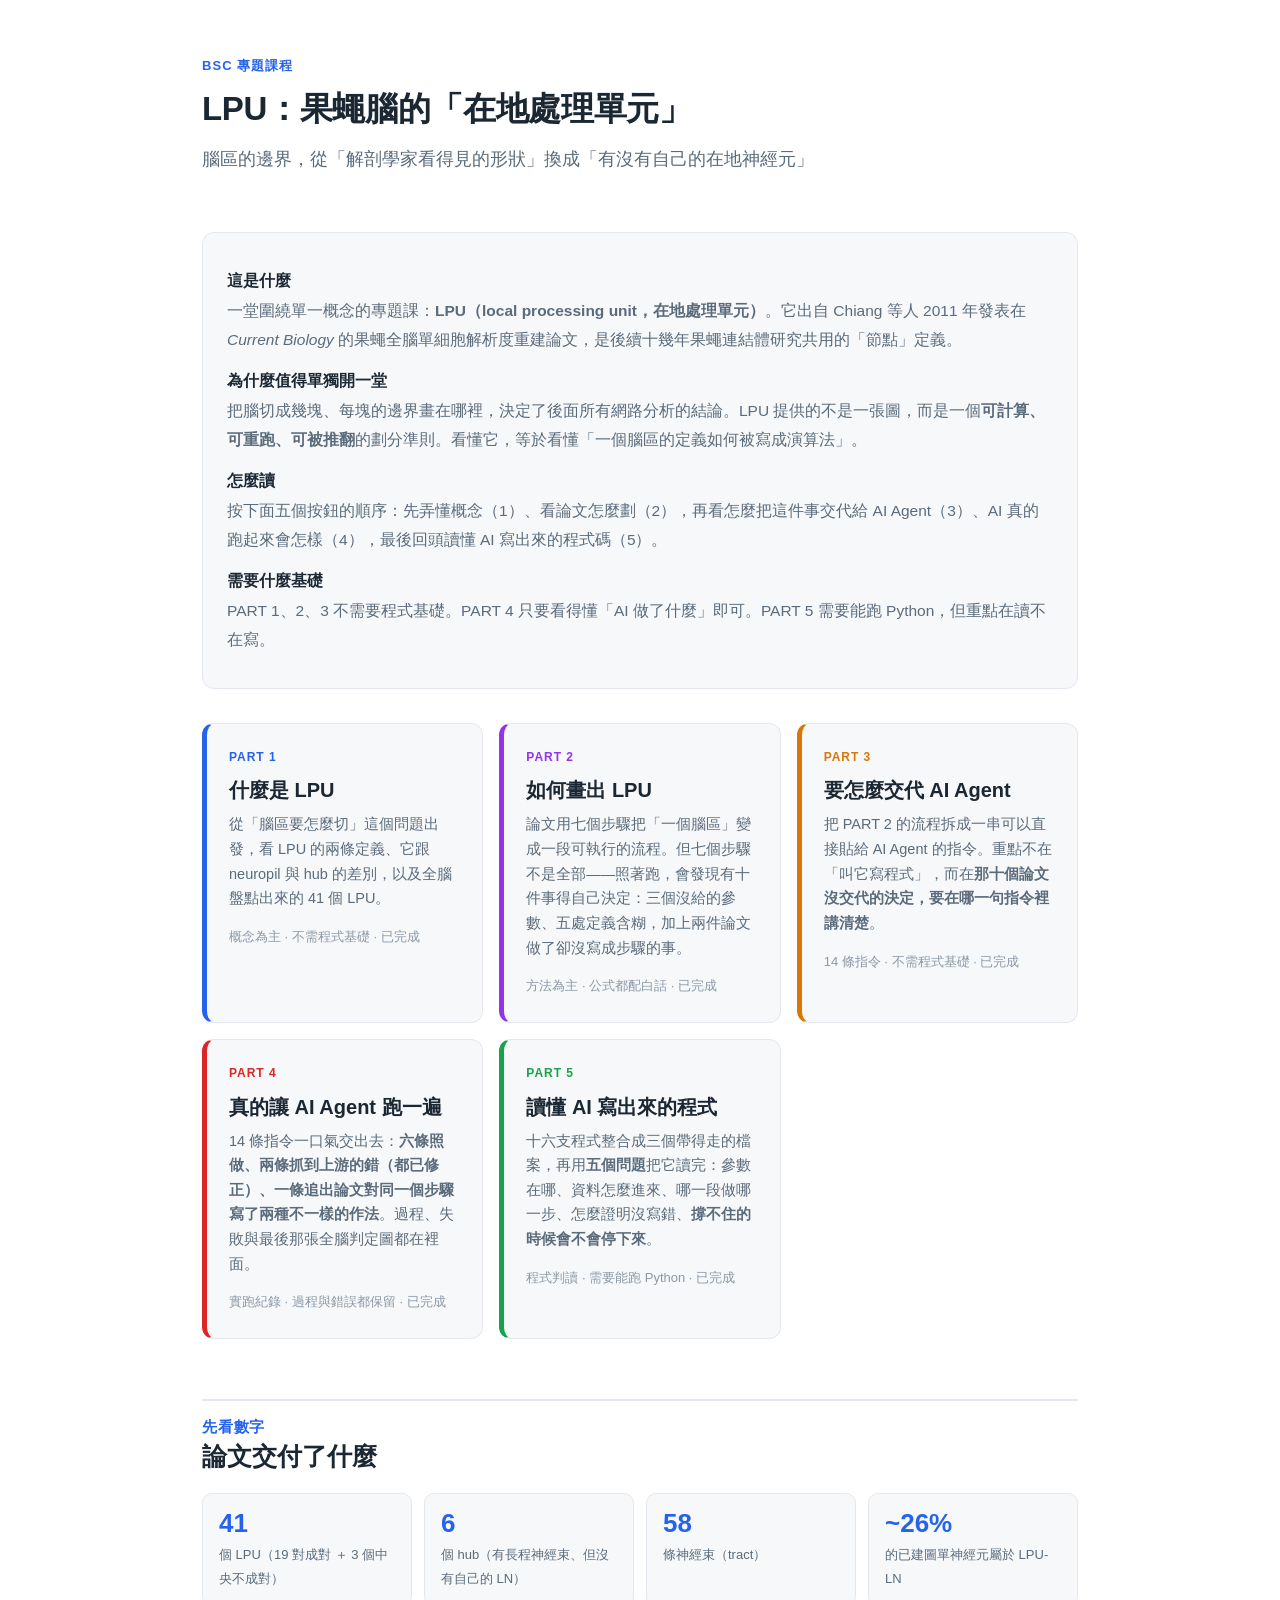
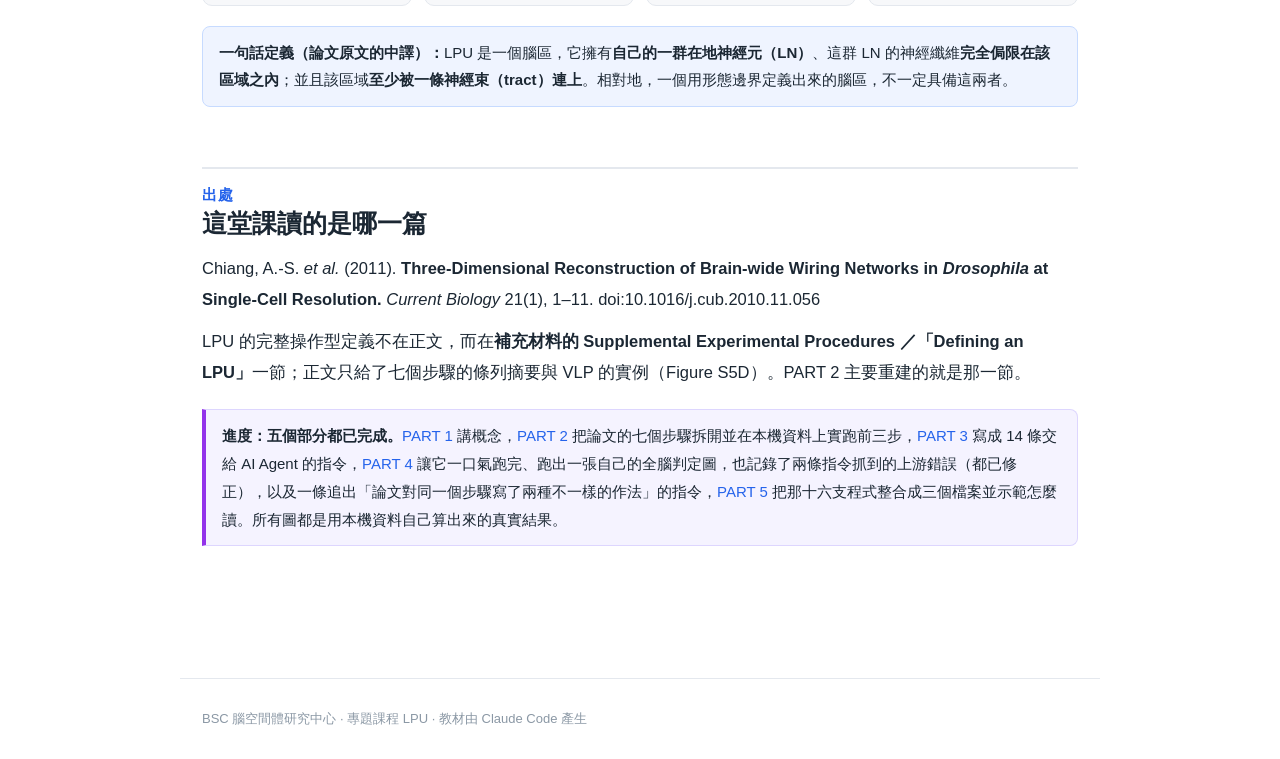
==== commit e88dd35d: "全頁掃過期數字：七個行數／體積過期，指令 9 的成績說法改成講得出結論 掃法是把每頁的數字對回產生器：重跑 run_lpu.sh（170 秒、56/56、out/ 與 repo 逐位元相同）比對 PA" ====
--- a/index.html
+++ b/index.html
@@ -48,7 +48,7 @@
     <a class="btn c5" href="agent-run.html">
       <span class="no">PART 4</span>
       <span class="t">真的讓 AI Agent 跑一遍</span>
-      <p class="s">14 條指令一口氣交出去：<b>七條照做、三條抓到上游的錯、一條追出論文對同一個步驟寫了兩種不一樣的作法</b>。過程、失敗與最後那張全腦判定圖都在裡面。</p>
+      <p class="s">14 條指令一口氣交出去：<b>六條照做、兩條抓到上游的錯（都已修正）、一條追出論文對同一個步驟寫了兩種不一樣的作法</b>。過程、失敗與最後那張全腦判定圖都在裡面。</p>
       <p class="m">實跑紀錄 · 過程與錯誤都保留 · 已完成</p>
     </a>
     <a class="btn c3" href="python-lpu.html">
@@ -76,7 +76,7 @@
   <p>LPU 的完整操作型定義不在正文，而在<b>補充材料的 Supplemental Experimental Procedures ／「Defining an LPU」</b>一節；正文只給了七個步驟的條列摘要與 VLP 的實例（Figure S5D）。PART 2 主要重建的就是那一節。</p>
 
   <div class="draft">
-    <b>進度：五個部分都已完成。</b><a href="what-is-lpu.html">PART 1</a> 講概念，<a href="how-to-draw-lpu.html">PART 2</a> 把論文的七個步驟拆開並在本機資料上實跑前三步，<a href="agent-prompts.html">PART 3</a> 寫成 14 條交給 AI Agent 的指令，<a href="agent-run.html">PART 4</a> 讓它一口氣跑完、跑出一張自己的全腦判定圖，也記錄了三條指令抓到的錯，以及一條追出「論文對同一個步驟寫了兩種不一樣的作法」的指令，<a href="python-lpu.html">PART 5</a> 把那十六支程式整合成三個檔案並示範怎麼讀。所有圖都是用本機資料自己算出來的真實結果。
+    <b>進度：五個部分都已完成。</b><a href="what-is-lpu.html">PART 1</a> 講概念，<a href="how-to-draw-lpu.html">PART 2</a> 把論文的七個步驟拆開並在本機資料上實跑前三步，<a href="agent-prompts.html">PART 3</a> 寫成 14 條交給 AI Agent 的指令，<a href="agent-run.html">PART 4</a> 讓它一口氣跑完、跑出一張自己的全腦判定圖，也記錄了兩條指令抓到的上游錯誤（都已修正），以及一條追出「論文對同一個步驟寫了兩種不一樣的作法」的指令，<a href="python-lpu.html">PART 5</a> 把那十六支程式整合成三個檔案並示範怎麼讀。所有圖都是用本機資料自己算出來的真實結果。
   </div>
 
 </div>
--- a/assets/lpu.css
+++ b/assets/lpu.css
@@ -77,6 +77,8 @@
 .callout{background:#fffbeb; border:1px solid #fde68a; border-left:4px solid var(--amber); border-radius:0 8px 8px 0; padding:12px 16px; margin:18px 0; font-size:15px}
 .note{background:var(--accent-soft); border:1px solid #c7dbff; border-radius:8px; padding:12px 16px; margin:18px 0; font-size:15px}
 .danger{background:#fef2f2; border:1px solid #fecaca; border-left:4px solid var(--red); border-radius:0 8px 8px 0; padding:12px 16px; margin:18px 0; font-size:15px}
+.fixed{background:rgba(34,197,94,.07); border:1px solid #bbf7d0; border-left:4px solid var(--green); border-radius:0 8px 8px 0; padding:12px 16px; margin:18px 0; font-size:15px}
+.fixed b{color:#15803d}
 .draft{background:#f5f3ff; border:1px solid #ddd6fe; border-left:4px solid var(--purple); border-radius:0 8px 8px 0; padding:12px 16px; margin:22px 0; font-size:15px}
 
 .crumb{max-width:var(--maxw); margin:0 auto; padding:20px 22px 0; font-size:14px; color:var(--faint)}
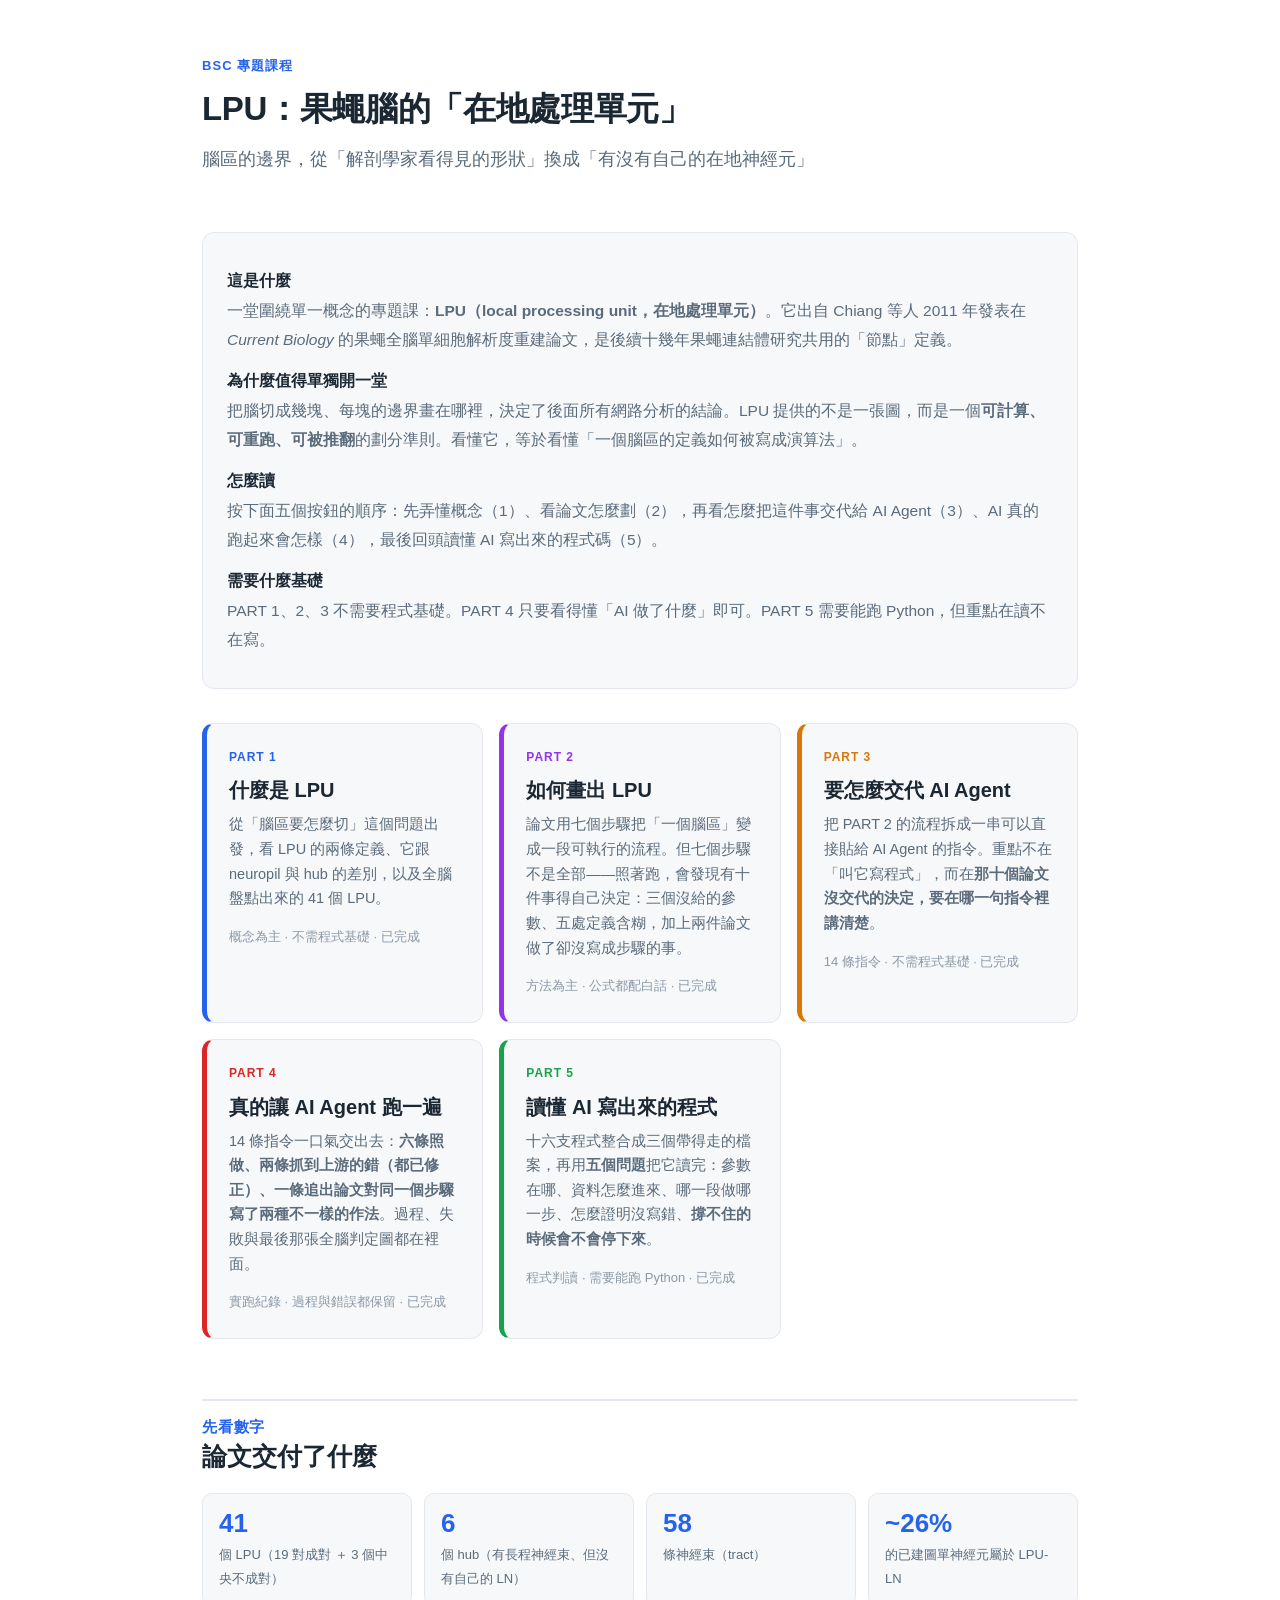
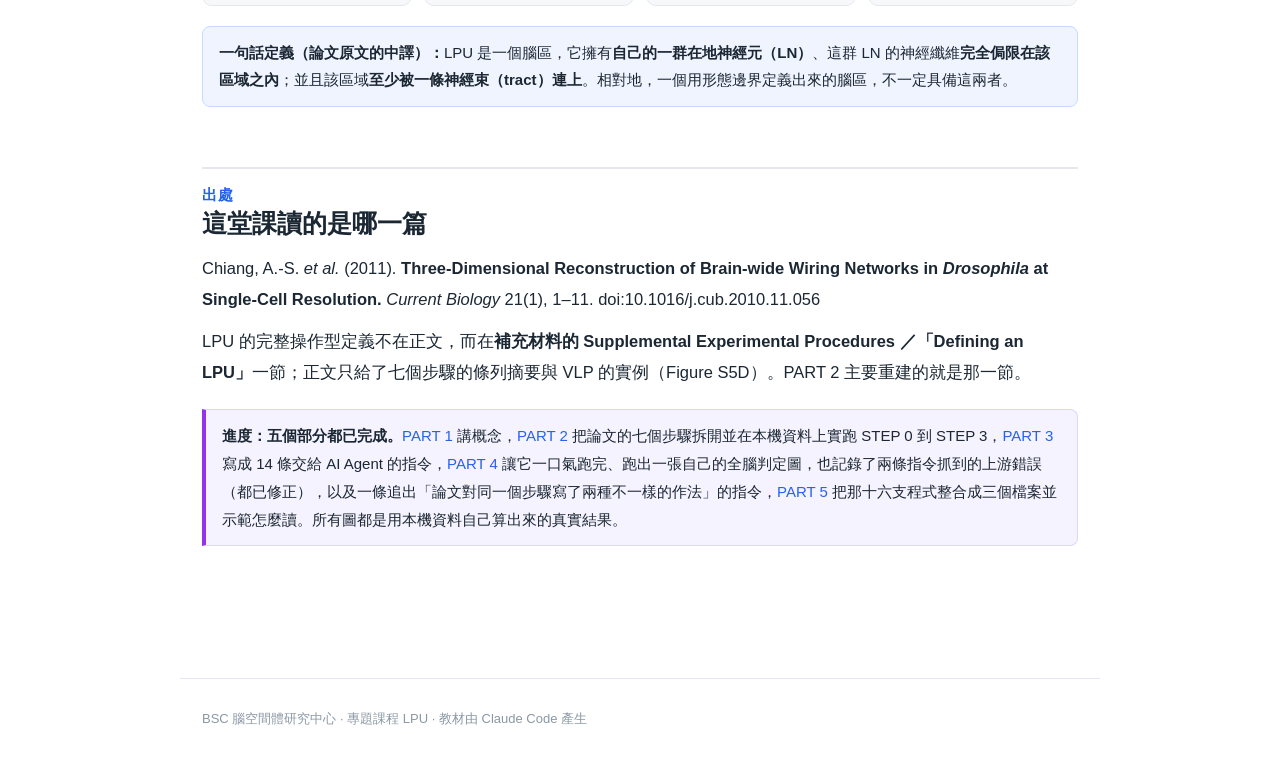
==== commit 65c10716: "五個 PART 的一致性總檢查：修掉十一處不一致 這次查的不是數字對不對，是同一件事在不同地方講得一不一樣。  跨頁： - PART 2 收尾寫「缺口有七個，分成兩類」，下面自己列了 3＋5＋2＝十個" ====
--- a/index.html
+++ b/index.html
@@ -76,7 +76,7 @@
   <p>LPU 的完整操作型定義不在正文，而在<b>補充材料的 Supplemental Experimental Procedures ／「Defining an LPU」</b>一節；正文只給了七個步驟的條列摘要與 VLP 的實例（Figure S5D）。PART 2 主要重建的就是那一節。</p>
 
   <div class="draft">
-    <b>進度：五個部分都已完成。</b><a href="what-is-lpu.html">PART 1</a> 講概念，<a href="how-to-draw-lpu.html">PART 2</a> 把論文的七個步驟拆開並在本機資料上實跑前三步，<a href="agent-prompts.html">PART 3</a> 寫成 14 條交給 AI Agent 的指令，<a href="agent-run.html">PART 4</a> 讓它一口氣跑完、跑出一張自己的全腦判定圖，也記錄了兩條指令抓到的上游錯誤（都已修正），以及一條追出「論文對同一個步驟寫了兩種不一樣的作法」的指令，<a href="python-lpu.html">PART 5</a> 把那十六支程式整合成三個檔案並示範怎麼讀。所有圖都是用本機資料自己算出來的真實結果。
+    <b>進度：五個部分都已完成。</b><a href="what-is-lpu.html">PART 1</a> 講概念，<a href="how-to-draw-lpu.html">PART 2</a> 把論文的七個步驟拆開並在本機資料上實跑 STEP 0 到 STEP 3，<a href="agent-prompts.html">PART 3</a> 寫成 14 條交給 AI Agent 的指令，<a href="agent-run.html">PART 4</a> 讓它一口氣跑完、跑出一張自己的全腦判定圖，也記錄了兩條指令抓到的上游錯誤（都已修正），以及一條追出「論文對同一個步驟寫了兩種不一樣的作法」的指令，<a href="python-lpu.html">PART 5</a> 把那十六支程式整合成三個檔案並示範怎麼讀。所有圖都是用本機資料自己算出來的真實結果。
   </div>
 
 </div>
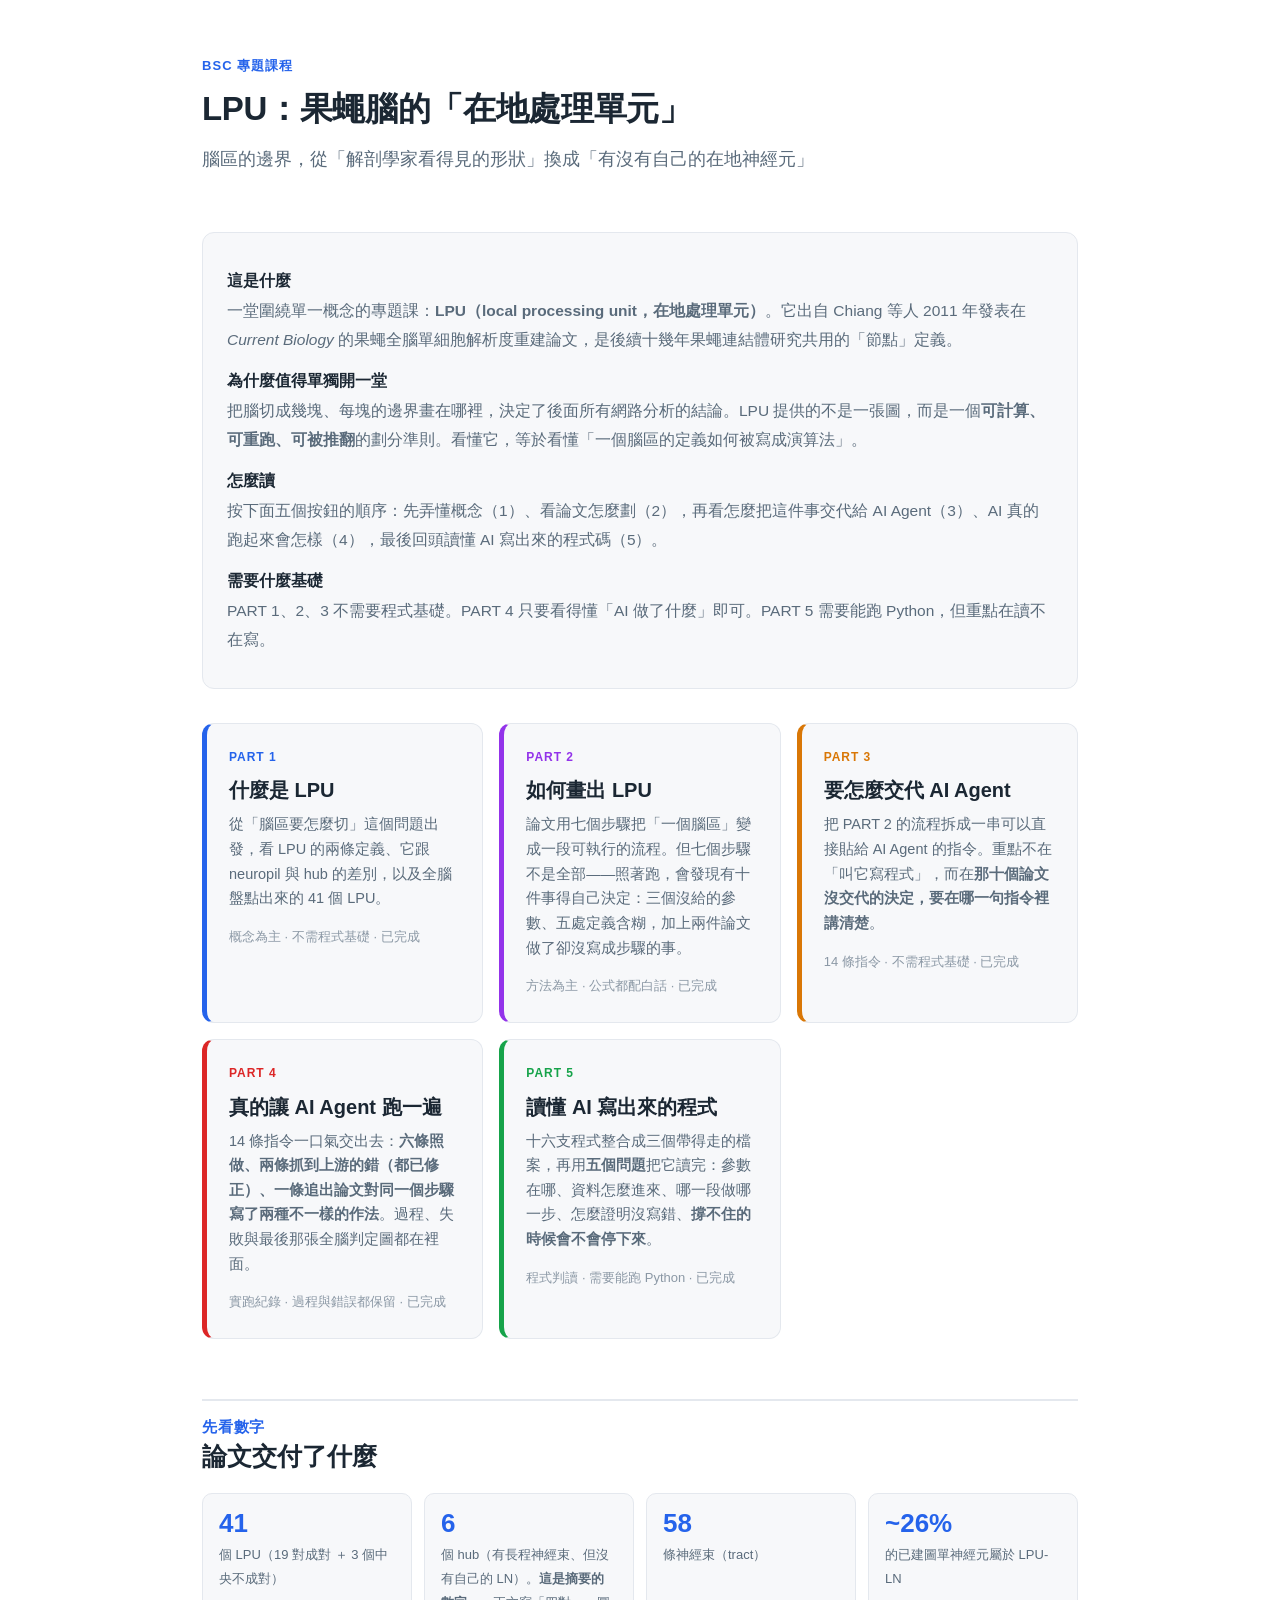
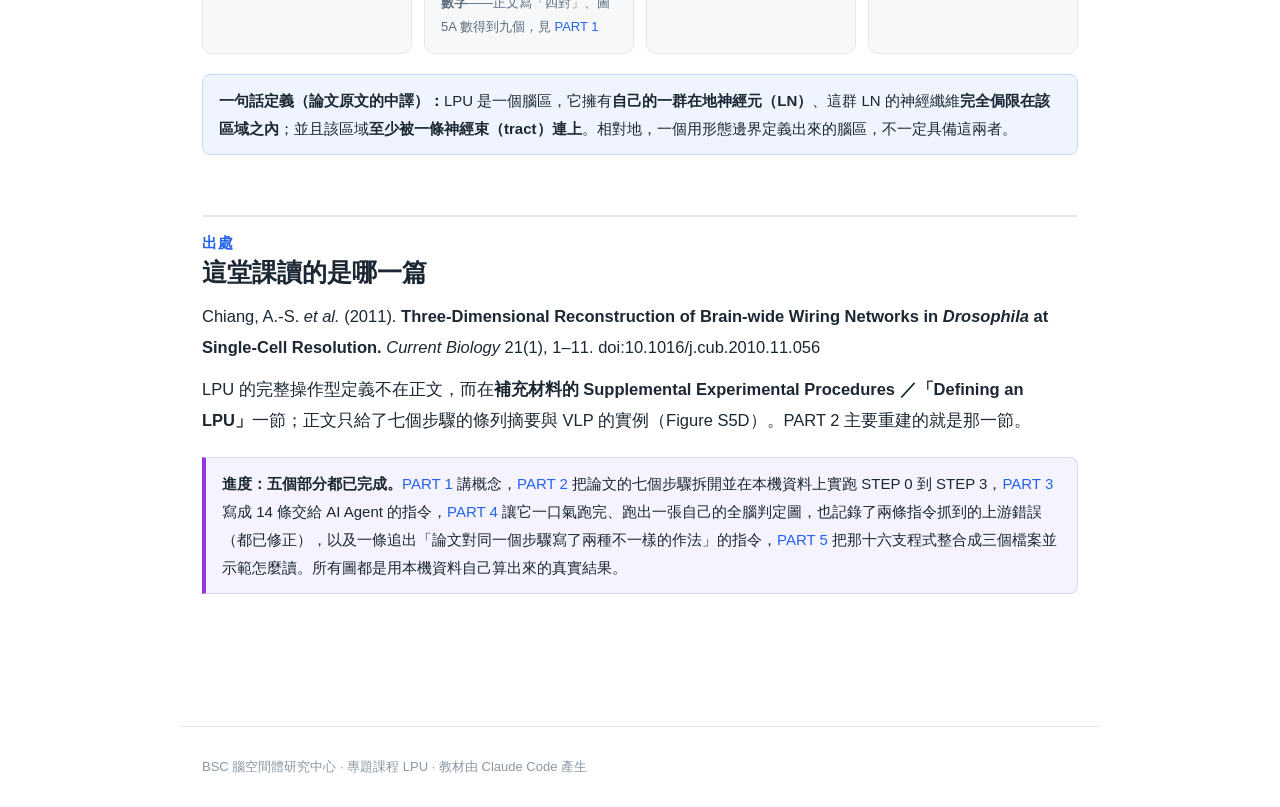
==== commit 23367356: "PART 5 加上下載連結：程式包進 repo、38 MB 資料包放 Release 〈帶到另一台機器〉新增〈下載：把這兩包拿走〉一節，兩個連結：  - downloads/lpu-part5-cod" ====
--- a/index.html
+++ b/index.html
@@ -62,7 +62,7 @@
   <h2><span class="pt">先看數字</span>論文交付了什麼</h2>
   <div class="statgrid">
     <div class="stat"><div class="v">41</div><div class="k">個 LPU（19 對成對 ＋ 3 個中央不成對）</div></div>
-    <div class="stat"><div class="v">6</div><div class="k">個 hub（有長程神經束、但沒有自己的 LN）</div></div>
+    <div class="stat"><div class="v">6</div><div class="k">個 hub（有長程神經束、但沒有自己的 LN）。<b>這是摘要的數字</b>——正文寫「四對」、圖 5A 數得到九個，見 <a href="what-is-lpu.html#pits">PART 1</a></div></div>
     <div class="stat"><div class="v">58</div><div class="k">條神經束（tract）</div></div>
     <div class="stat"><div class="v">~26%</div><div class="k">的已建圖單神經元屬於 LPU-LN</div></div>
   </div>
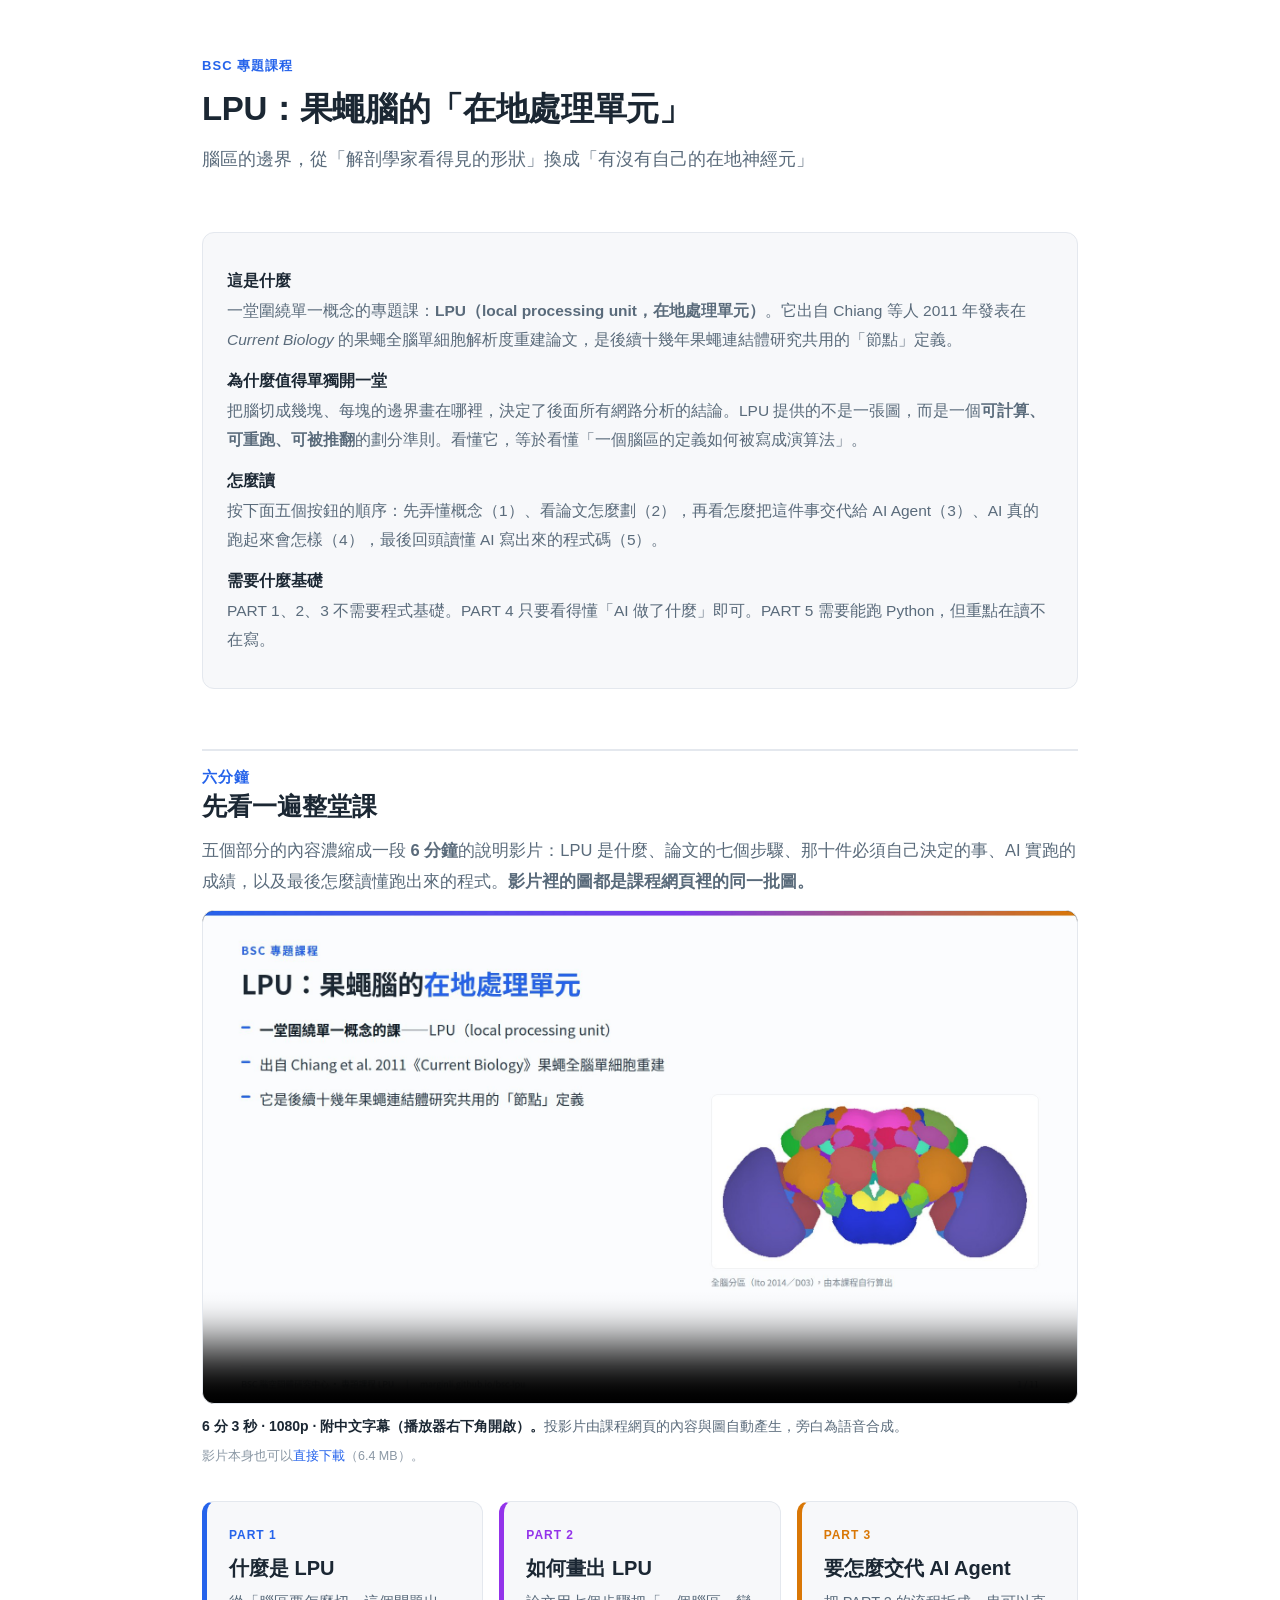
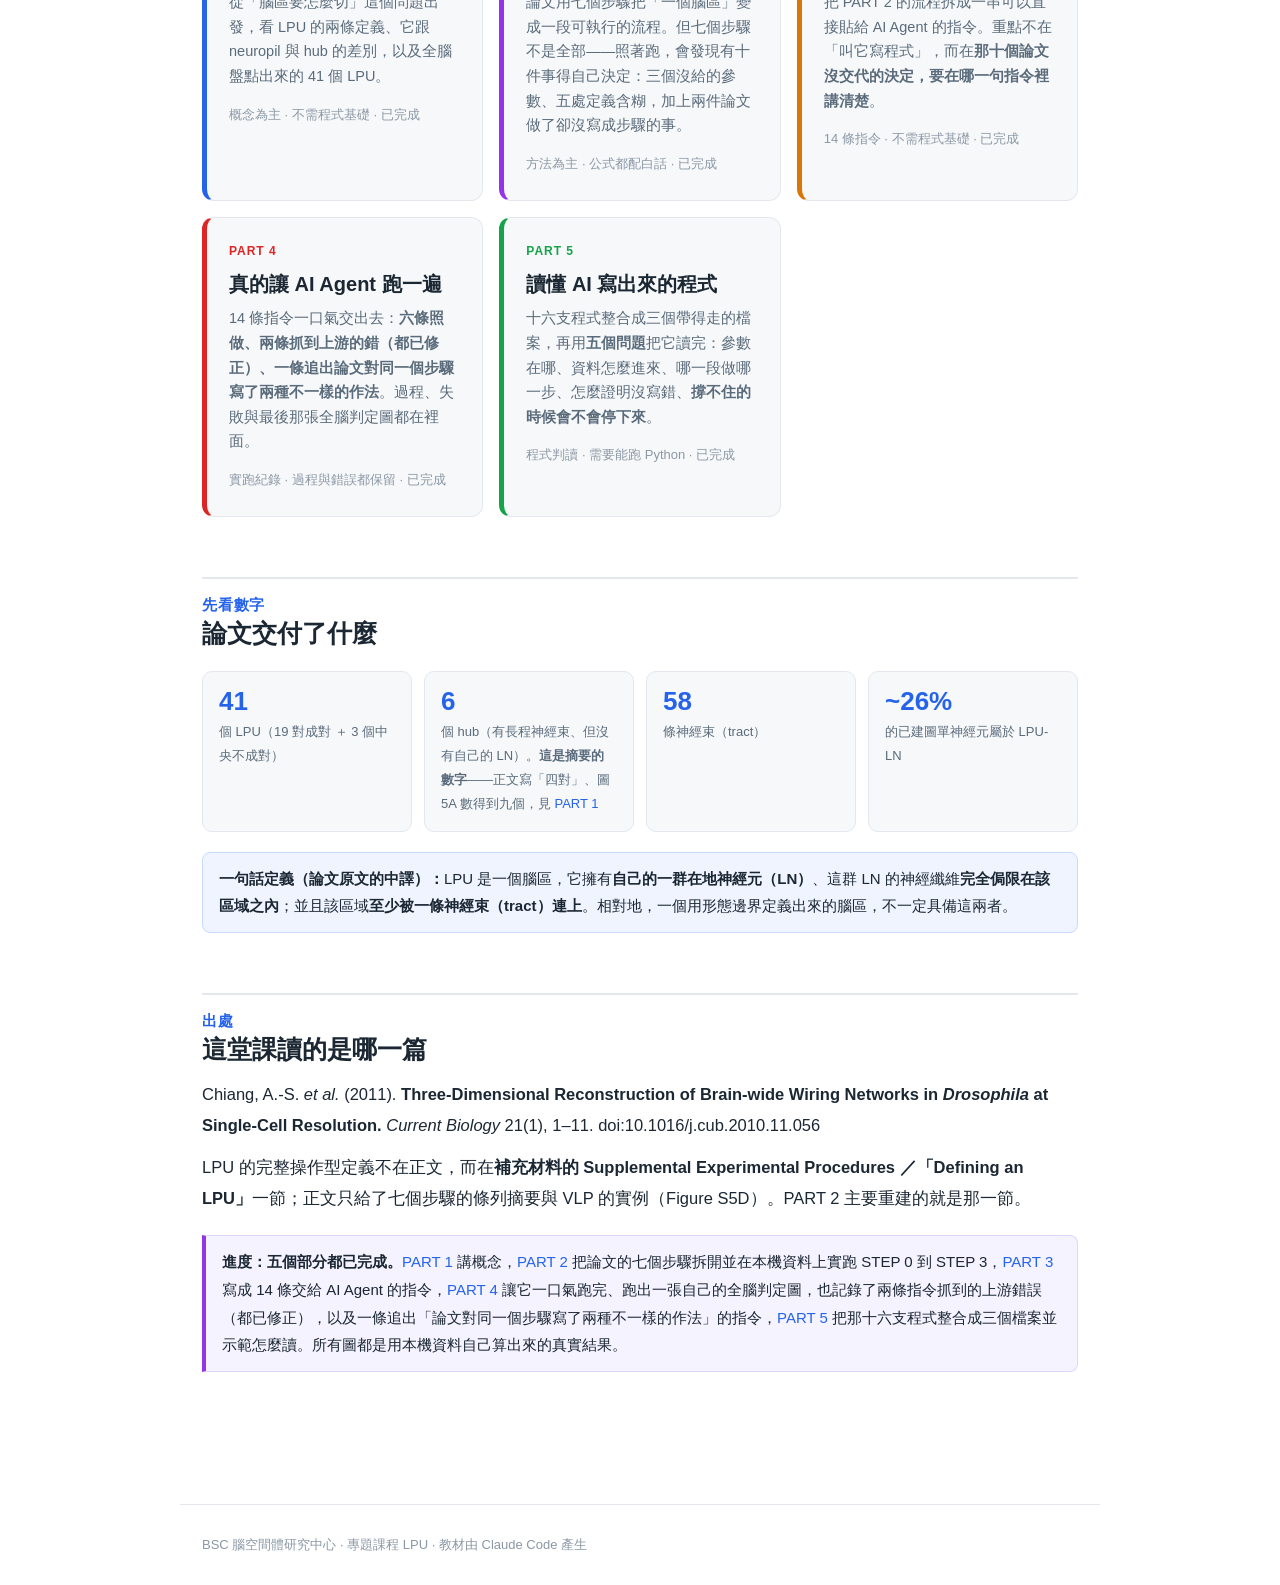
==== commit afbe0c77: "首頁加一支 6 分鐘的說明影片（1080p、附字幕、6.4 MB） 把五個 PART 的內容做成 11 張投影片＋語音旁白的說明影片，放在首頁五個按鈕之前。  作法留在 scripts/make_vi" ====
--- a/index.html
+++ b/index.html
@@ -25,6 +25,21 @@
     <dt>需要什麼基礎</dt>
     <dd>PART 1、2、3 不需要程式基礎。PART 4 只要看得懂「AI 做了什麼」即可。PART 5 需要能跑 Python，但重點在讀不在寫。</dd>
   </dl></div>
+
+  <h2 id="video"><span class="pt">六分鐘</span>先看一遍整堂課</h2>
+
+  <p style="color:var(--soft);margin-bottom:14px">五個部分的內容濃縮成一段 <b>6 分鐘</b>的說明影片：LPU 是什麼、論文的七個步驟、那十件必須自己決定的事、AI 實跑的成績，以及最後怎麼讀懂跑出來的程式。<b>影片裡的圖都是課程網頁裡的同一批圖。</b></p>
+
+  <figure class="fig" style="margin:0 0 34px">
+    <video controls preload="metadata" poster="assets/poster.jpg"
+           style="display:block;width:100%;height:auto;border:1px solid var(--border);border-radius:12px;background:#000">
+      <source src="assets/lpu-overview.mp4" type="video/mp4">
+      <track kind="captions" src="assets/lpu-overview.vtt" srclang="zh-Hant" label="中文字幕" default>
+      你的瀏覽器不支援內嵌影片，<a href="assets/lpu-overview.mp4">可以直接下載這個 MP4</a>。
+    </video>
+    <figcaption><b>6 分 3 秒 · 1080p · 附中文字幕（播放器右下角開啟）。</b>投影片由課程網頁的內容與圖自動產生，旁白為語音合成。
+    <span class="figsrc">影片本身也可以<a href="assets/lpu-overview.mp4">直接下載</a>（6.4 MB）。</span></figcaption>
+  </figure>
 
   <div class="btns">
     <a class="btn c1" href="what-is-lpu.html">
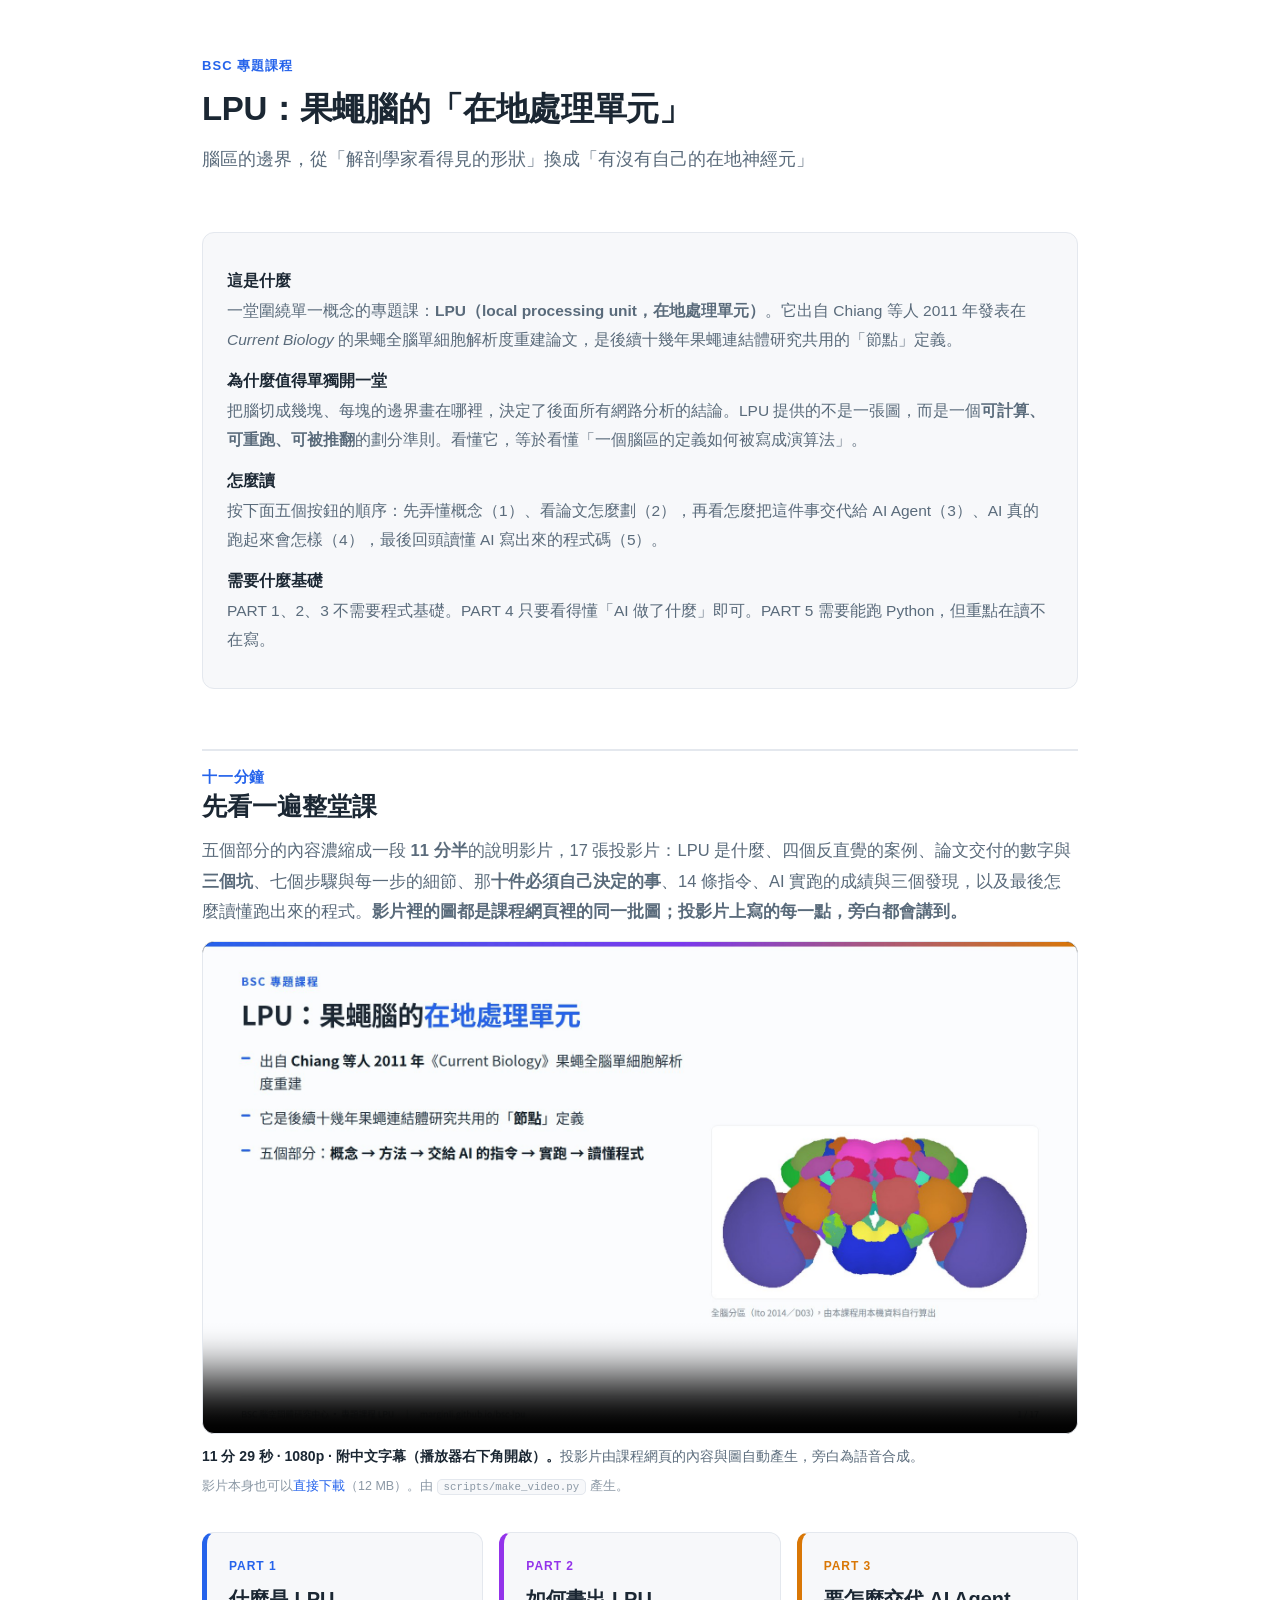
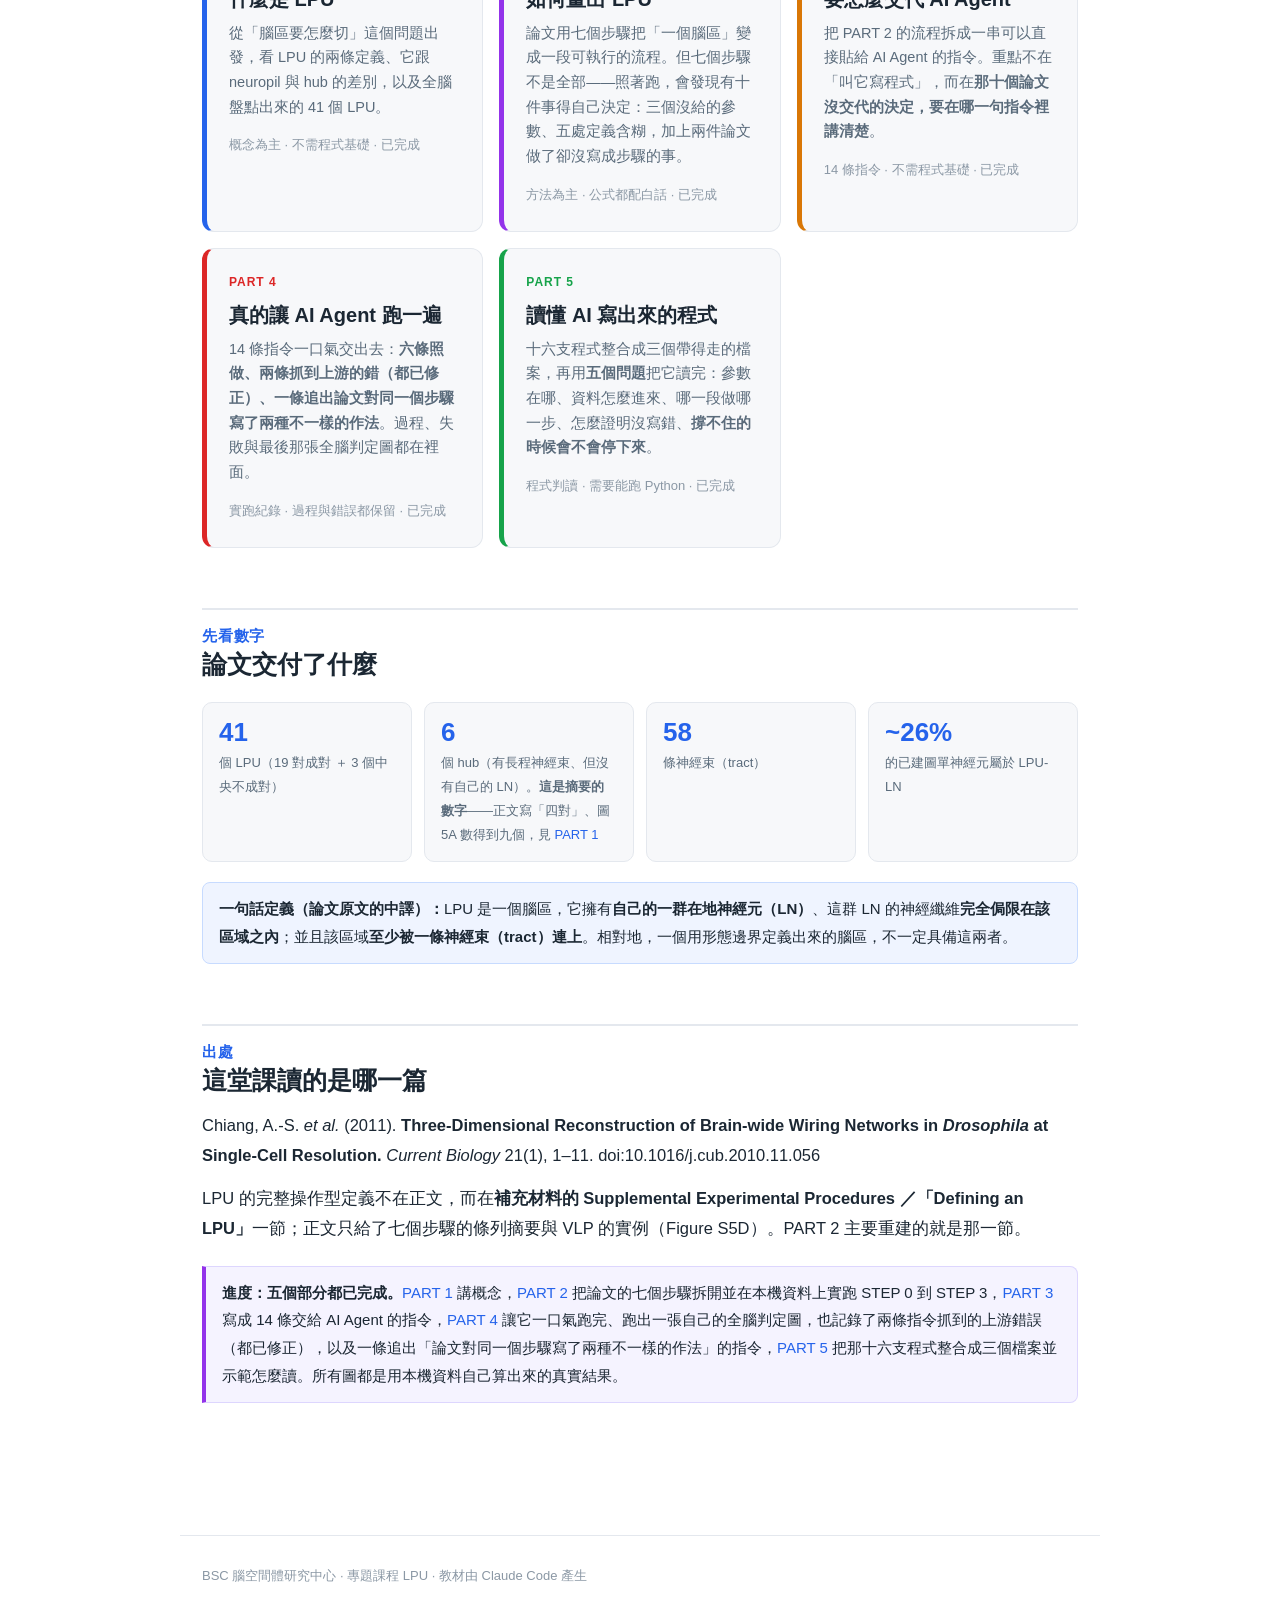
==== commit d6c00999: "影片重做：6 分 → 11 分半，並修掉「投影片寫了、旁白沒講」 使用者反映兩件事：做長一點、以及有些投影片上的資料旁白沒有講到。 第二件量得出來：寫程式比對後，第一版有 22 個數字只寫在投影片上、" ====
--- a/index.html
+++ b/index.html
@@ -26,9 +26,9 @@
     <dd>PART 1、2、3 不需要程式基礎。PART 4 只要看得懂「AI 做了什麼」即可。PART 5 需要能跑 Python，但重點在讀不在寫。</dd>
   </dl></div>
 
-  <h2 id="video"><span class="pt">六分鐘</span>先看一遍整堂課</h2>
+  <h2 id="video"><span class="pt">十一分鐘</span>先看一遍整堂課</h2>
 
-  <p style="color:var(--soft);margin-bottom:14px">五個部分的內容濃縮成一段 <b>6 分鐘</b>的說明影片：LPU 是什麼、論文的七個步驟、那十件必須自己決定的事、AI 實跑的成績，以及最後怎麼讀懂跑出來的程式。<b>影片裡的圖都是課程網頁裡的同一批圖。</b></p>
+  <p style="color:var(--soft);margin-bottom:14px">五個部分的內容濃縮成一段 <b>11 分半</b>的說明影片，17 張投影片：LPU 是什麼、四個反直覺的案例、論文交付的數字與<b>三個坑</b>、七個步驟與每一步的細節、那<b>十件必須自己決定的事</b>、14 條指令、AI 實跑的成績與三個發現，以及最後怎麼讀懂跑出來的程式。<b>影片裡的圖都是課程網頁裡的同一批圖；投影片上寫的每一點，旁白都會講到。</b></p>
 
   <figure class="fig" style="margin:0 0 34px">
     <video controls preload="metadata" poster="assets/poster.jpg"
@@ -37,8 +37,8 @@
       <track kind="captions" src="assets/lpu-overview.vtt" srclang="zh-Hant" label="中文字幕" default>
       你的瀏覽器不支援內嵌影片，<a href="assets/lpu-overview.mp4">可以直接下載這個 MP4</a>。
     </video>
-    <figcaption><b>6 分 3 秒 · 1080p · 附中文字幕（播放器右下角開啟）。</b>投影片由課程網頁的內容與圖自動產生，旁白為語音合成。
-    <span class="figsrc">影片本身也可以<a href="assets/lpu-overview.mp4">直接下載</a>（6.4 MB）。</span></figcaption>
+    <figcaption><b>11 分 29 秒 · 1080p · 附中文字幕（播放器右下角開啟）。</b>投影片由課程網頁的內容與圖自動產生，旁白為語音合成。
+    <span class="figsrc">影片本身也可以<a href="assets/lpu-overview.mp4">直接下載</a>（12 MB）。由 <code>scripts/make_video.py</code> 產生。</span></figcaption>
   </figure>
 
   <div class="btns">
